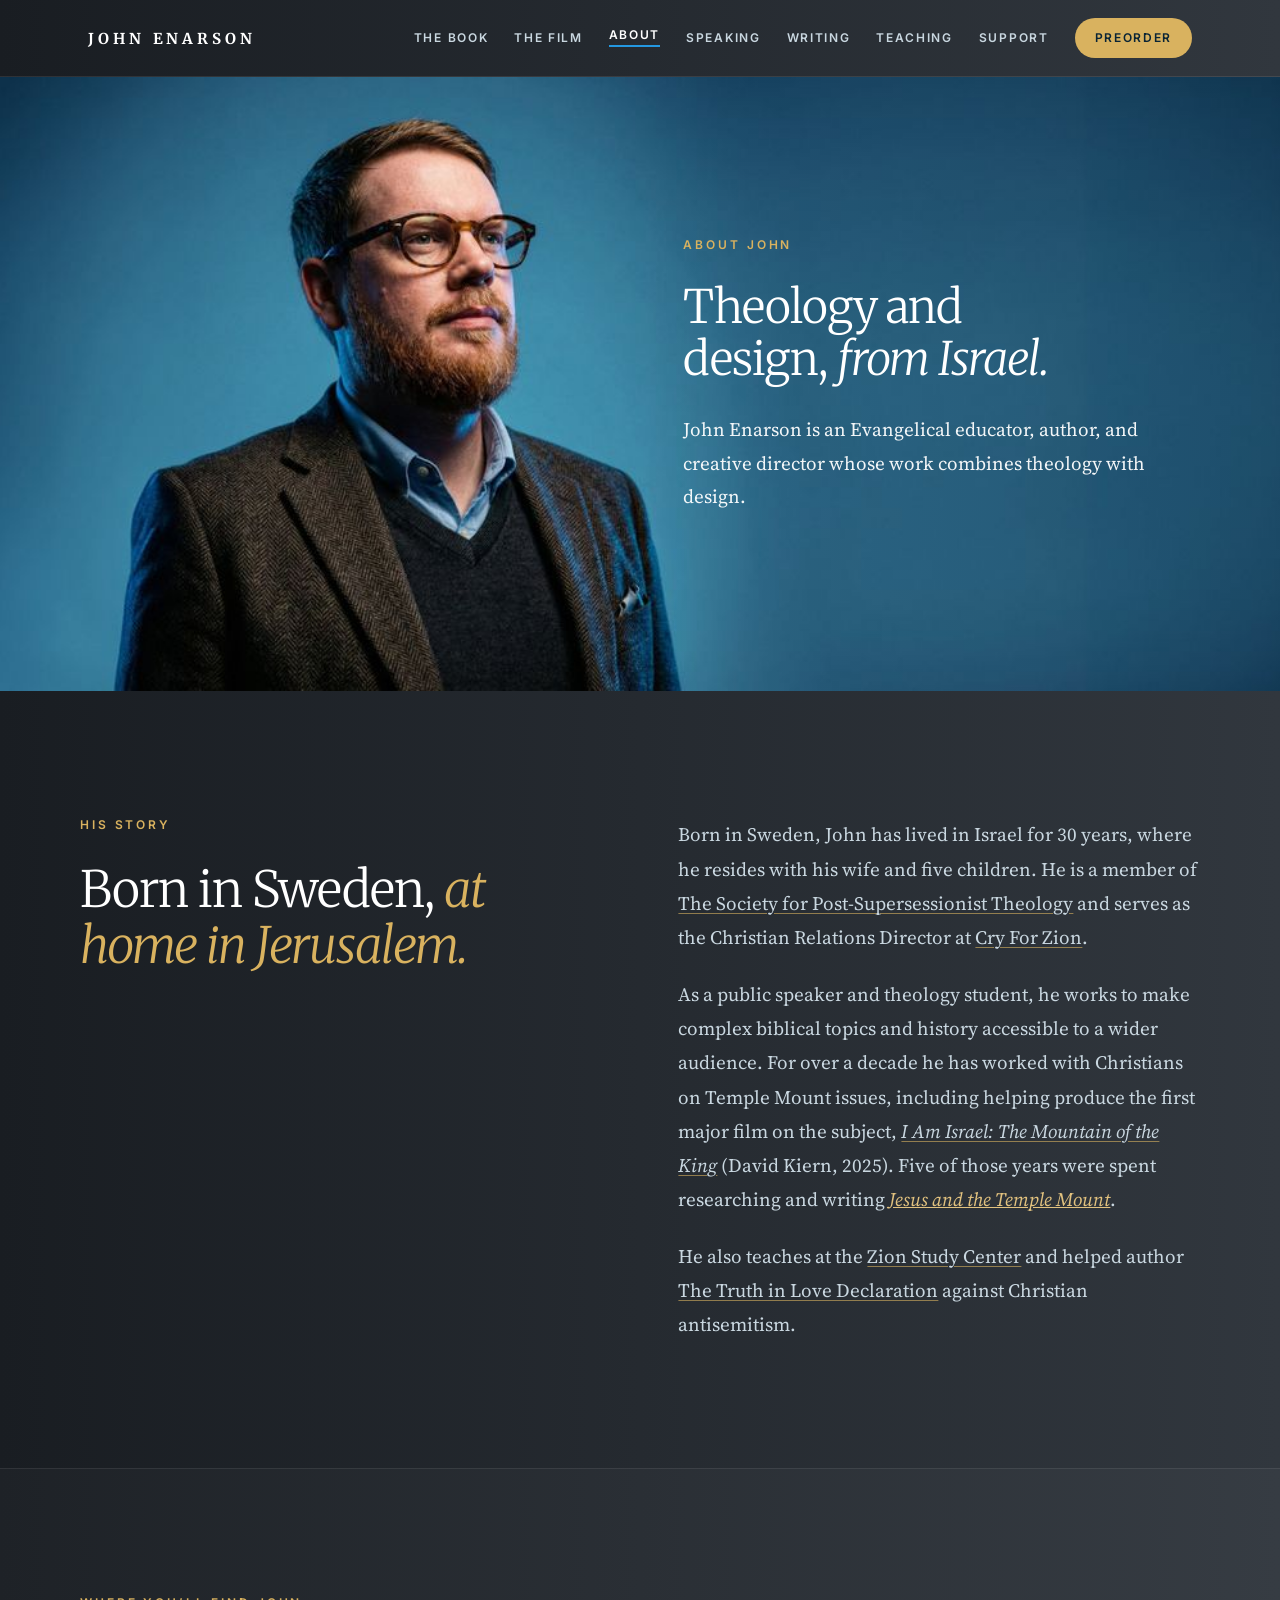
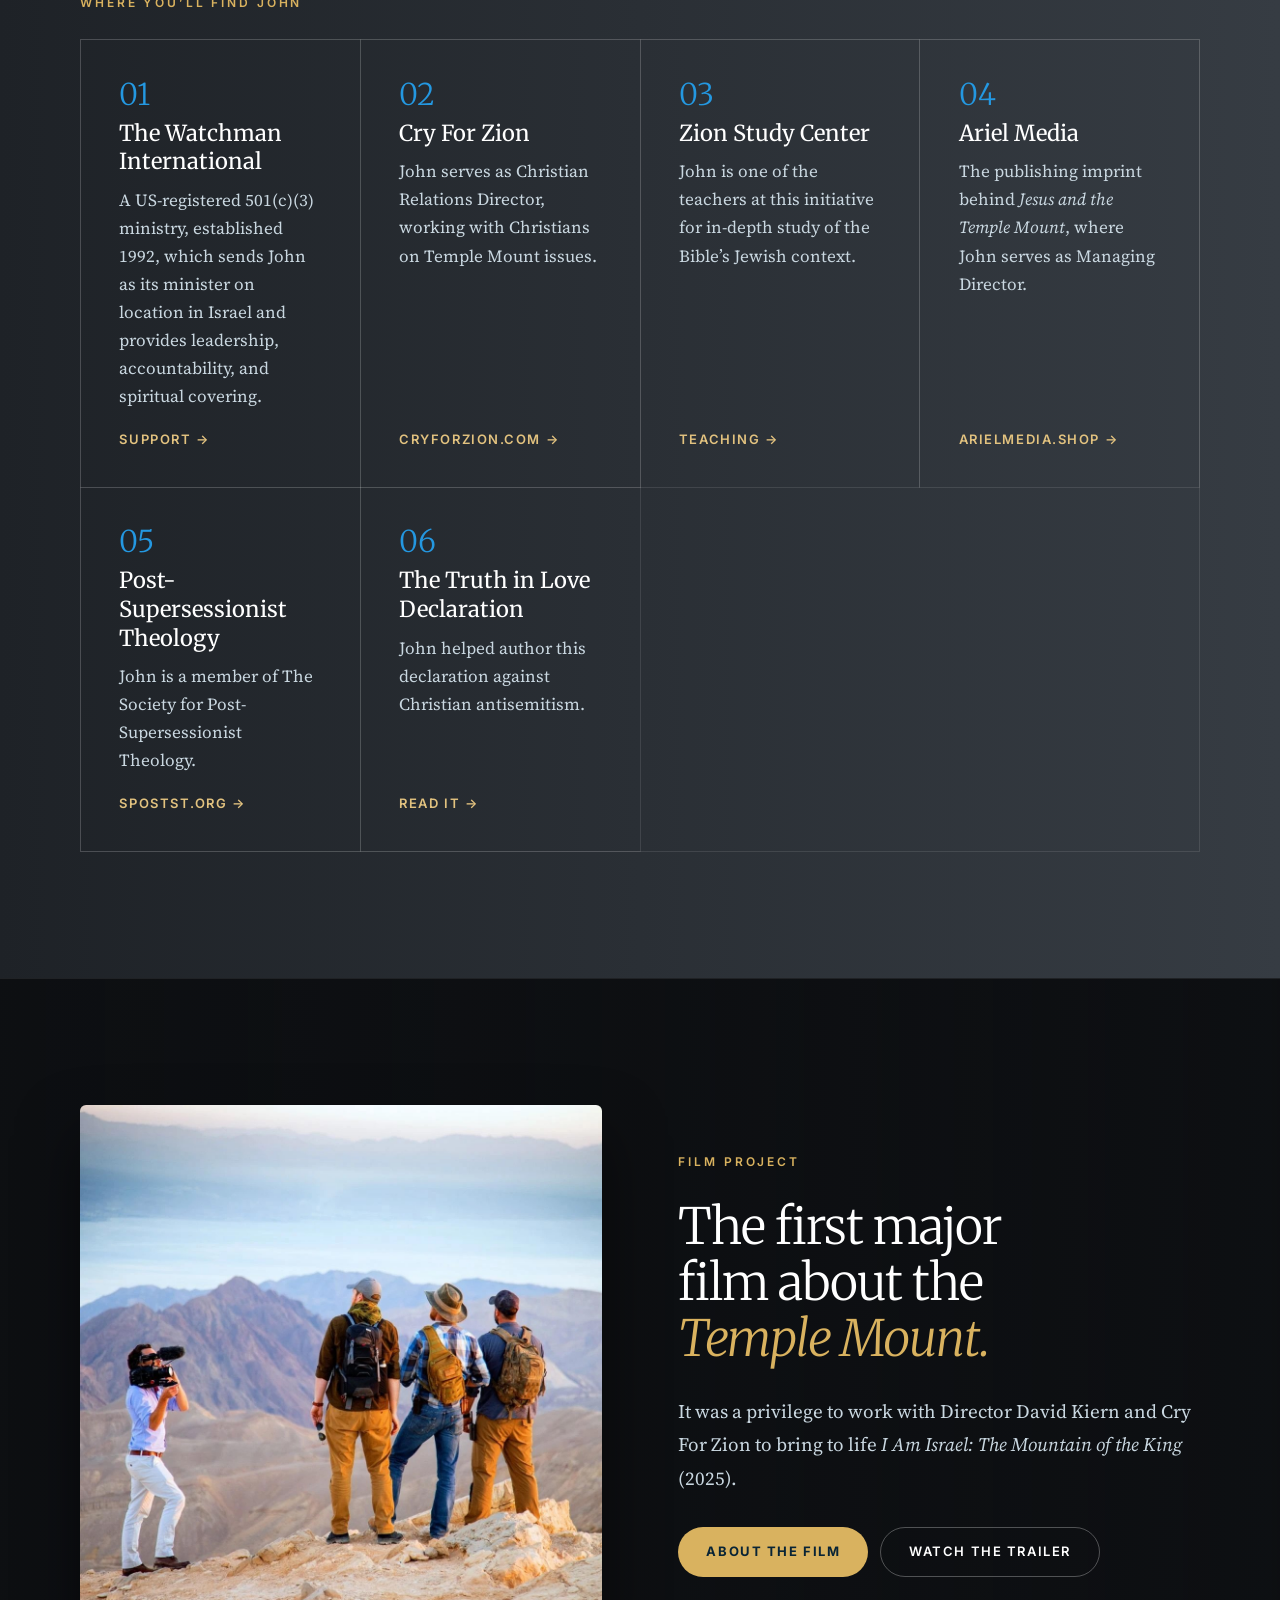
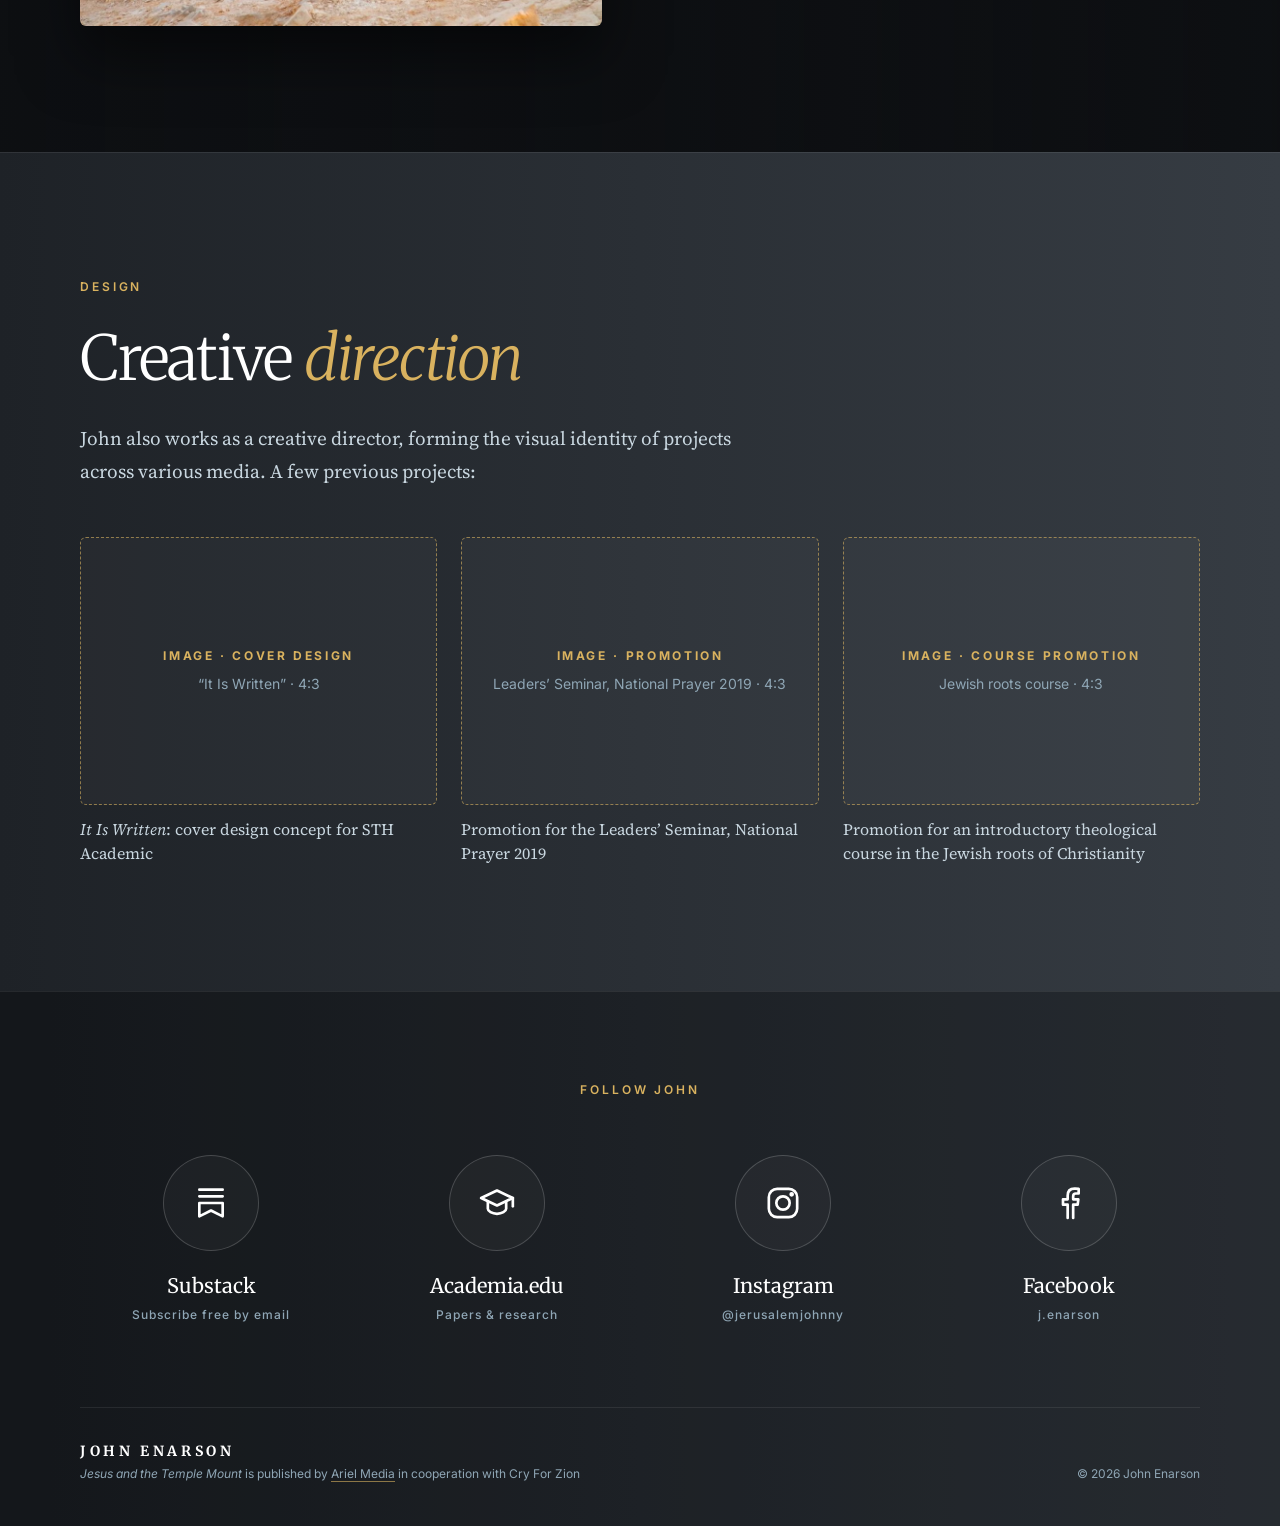
==== about.html @ a39de6f7 "Corrected cover everywhere the cover is used (cover, board, share image); flip book ends with cover " ====
<!doctype html>
<html lang="en">
<head>
  <meta charset="utf-8">
  <meta name="viewport" content="width=device-width, initial-scale=1">
  <meta name="robots" content="noindex, nofollow"><!-- PRE-LAUNCH: remove when johnenarson.com goes live -->
  <title>About John · John Enarson</title>
  <meta name="description" content="John Enarson is an Evangelical educator, author, and creative director in Israel, combining theology with design.">
  <meta name="theme-color" content="#191d22">
  <meta property="og:type" content="website">
  <meta property="og:site_name" content="John Enarson">
  <meta property="og:title" content="About John · John Enarson">
  <meta property="og:description" content="John Enarson is an Evangelical educator, author, and creative director in Israel, combining theology with design.">
  <meta property="og:image" content="https://johnenarson.github.io/assets/img/share.jpg?v=2">
  <meta name="twitter:card" content="summary_large_image">
  <link rel="preconnect" href="https://fonts.googleapis.com">
  <link rel="preconnect" href="https://fonts.gstatic.com" crossorigin>
  <link href="https://fonts.googleapis.com/css2?family=Merriweather:ital,wght@0,300;0,400;0,700;1,300;1,400&family=Source+Serif+4:ital,opsz,wght@0,8..60,300;0,8..60,400;0,8..60,600;1,8..60,400&family=Inter:wght@400;500;600;700&display=swap" rel="stylesheet">
  <link rel="stylesheet" href="assets/css/site.css?v=57">
</head>
<body>
<div class="page">

<header class="site-header">
  <div class="bar">
    <a class="logo" href="./">JOHN ENARSON</a>
    <nav class="nav" aria-label="Main">
      <a href="book.html">THE BOOK</a>
      <a href="film.html">THE FILM</a>
      <a href="about.html" aria-current="page">ABOUT</a>
      <a href="speaking.html">SPEAKING</a>
      <a href="writing.html">WRITING</a>
      <a href="teaching.html">TEACHING</a>
      <a href="support.html">SUPPORT</a>
      <a class="nav-cta" href="https://arielmedia.shop" target="_blank" rel="noopener">PREORDER</a>
    </nav>
  </div>
</header>

<main>

<section id="about" class="bio">
  <picture>
    <source media="(max-width: 760px)" srcset="assets/img/john-blue-sm.jpg">
    <img class="bio-bg" src="assets/img/john-blue.jpg" alt="Portrait of John Enarson" width="2400" height="1150">
  </picture>
  <div class="bio-in">
    <div class="bio-text">
      <p class="eyebrow">About John</p>
      <h1 class="h2">Theology and design, <em>from Israel.</em></h1>
      <p class="lead">John Enarson is an Evangelical educator, author, and creative director whose work combines theology with design.</p>
    </div>
  </div>
</section>

<section class="sec" style="border-top: 0">
  <div class="wrap two" style="align-items: start">
    <div>
      <p class="eyebrow">His story</p>
      <h2 class="h2">Born in Sweden, <em>at home in Jerusalem.</em></h2>
    </div>
    <div class="prose">
      <p>Born in Sweden, John has lived in Israel for 30 years, where he resides with his wife and five children. He is a member of <a class="inline-link" href="https://www.spostst.org/" target="_blank" rel="noopener">The Society for Post-Supersessionist Theology</a> and serves as the Christian Relations Director at <a class="inline-link" href="https://cryforzion.com/" target="_blank" rel="noopener">Cry For Zion</a>.</p>
      <p>As a public speaker and theology student, he works to make complex biblical topics and history accessible to a wider audience. For over a decade he has worked with Christians on Temple Mount issues, including helping produce the first major film on the subject, <i><a class="inline-link" href="https://iamisraelfilm.com/" target="_blank" rel="noopener">I Am Israel: The Mountain of the King</a></i> (David Kiern, 2025). Five of those years were spent researching and writing <a href="book.html"><i>Jesus and the Temple Mount</i></a>.</p>
      <p>He also teaches at the <a class="inline-link" href="https://zionstudycenter.com/" target="_blank" rel="noopener">Zion Study Center</a> and helped author <a class="inline-link" href="https://christiancalltotruth.org/" target="_blank" rel="noopener">The Truth in Love Declaration</a> against Christian antisemitism.</p>
    </div>
  </div>
</section>

<section class="sec tint">
  <div class="wrap">
    <p class="eyebrow">Where you’ll find John</p>
    <div class="cards">
      <div class="card"><span class="num">01</span><h3>The Watchman International</h3><p>A US-registered 501(c)(3) ministry, established 1992, which sends John as its minister on location in Israel and provides leadership, accountability, and spiritual covering.</p><a class="text-link" href="support.html">Support →</a></div>
      <div class="card"><span class="num">02</span><h3>Cry For Zion</h3><p>John serves as Christian Relations Director, working with Christians on Temple Mount issues.</p><a class="text-link" href="https://cryforzion.com/" target="_blank" rel="noopener">cryforzion.com →</a></div>
      <div class="card"><span class="num">03</span><h3>Zion Study Center</h3><p>John is one of the teachers at this initiative for in-depth study of the Bible’s Jewish context.</p><a class="text-link" href="teaching.html">Teaching →</a></div>
      <div class="card"><span class="num">04</span><h3>Ariel Media</h3><p>The publishing imprint behind <i>Jesus and the Temple Mount</i>, where John serves as Managing Director.</p><a class="text-link" href="https://arielmedia.shop" target="_blank" rel="noopener">arielmedia.shop →</a></div>
      <div class="card"><span class="num">05</span><h3>Post-Supersessionist Theology</h3><p>John is a member of The Society for Post-Supersessionist Theology.</p><a class="text-link" href="https://www.spostst.org/" target="_blank" rel="noopener">spostst.org →</a></div>
      <div class="card"><span class="num">06</span><h3>The Truth in Love Declaration</h3><p>John helped author this declaration against Christian antisemitism.</p><a class="text-link" href="https://christiancalltotruth.org/" target="_blank" rel="noopener">Read it →</a></div>
    </div>
  </div>
</section>

<section id="film" class="sec film">
  <div class="film-bg" aria-hidden="true" data-yt="54dUEetQwGY"></div>
  <div class="film-shade" aria-hidden="true"></div>
  <div class="wrap two film-in">
    <img class="film-photo" src="assets/img/film-set.jpg" alt="Film crew on location in the desert mountains" width="1080" height="1080" loading="lazy">
    <div>
      <p class="eyebrow">Film project</p>
      <h2 class="h2">The first major film about the <em>Temple Mount.</em></h2>
      <p class="lead" style="margin-bottom: 32px">It was a privilege to work with Director David Kiern and Cry For Zion to bring to life <i>I Am Israel: The Mountain of the King</i> (2025).</p>
      <div class="actions" style="display:flex;flex-wrap:wrap;gap:12px"><a class="btn btn-gold" href="film.html">About the film</a><a class="btn btn-ghost" href="https://www.youtube.com/watch?v=54dUEetQwGY" target="_blank" rel="noopener">Watch the trailer</a></div>
    </div>
  </div>
</section>

<section id="design" class="sec tint">
  <div class="wrap">
    <p class="eyebrow">Design</p>
    <h2 class="h2">Creative <em>direction</em></h2>
    <p class="lead" style="margin-bottom: 48px">John also works as a creative director, forming the visual identity of projects across various media. A few previous projects:</p>
    <div class="gallery">
      <figure><div class="ph x" role="img" aria-label="Image placeholder: cover design"><b>IMAGE · COVER DESIGN</b><span>“It Is Written” · 4:3</span></div><figcaption><i>It Is Written</i>: cover design concept for STH Academic</figcaption></figure>
      <figure><div class="ph x" role="img" aria-label="Image placeholder: promotion"><b>IMAGE · PROMOTION</b><span>Leaders’ Seminar, National Prayer 2019 · 4:3</span></div><figcaption>Promotion for the Leaders’ Seminar, National Prayer 2019</figcaption></figure>
      <figure><div class="ph x" role="img" aria-label="Image placeholder: course promotion"><b>IMAGE · COURSE PROMOTION</b><span>Jewish roots course · 4:3</span></div><figcaption>Promotion for an introductory theological course in the Jewish roots of Christianity</figcaption></figure>
    </div>
  </div>
</section>

</main>

<footer class="site-footer">
  <div class="follow">
    <p class="eyebrow">Follow John</p>
    <ul class="socials">
      <li><a href="https://johnenarson.substack.com/subscribe" target="_blank" rel="noopener"><span class="ic"><svg width="30" height="30" viewBox="0 0 24 24" fill="none" stroke="currentColor" stroke-width="1.6" stroke-linecap="round" stroke-linejoin="round" aria-hidden="true"><path d="M5 4h14M5 8h14M5 12h14v8l-7-3.5L5 20z"/></svg></span><b>Substack</b><small>Subscribe free by email</small></a></li>
      <li><a href="https://teol.academia.edu/JohnEnarson" target="_blank" rel="noopener"><span class="ic"><svg width="30" height="30" viewBox="0 0 24 24" fill="none" stroke="currentColor" stroke-width="1.6" stroke-linecap="round" stroke-linejoin="round" aria-hidden="true"><path d="M2.5 9 12 4.5 21.5 9 12 13.5z"/><path d="M6.5 11v4.5c0 1.4 2.5 3 5.5 3s5.5-1.6 5.5-3V11"/><path d="M21.5 9v5"/></svg></span><b>Academia.edu</b><small>Papers &amp; research</small></a></li>
      <li><a href="https://www.instagram.com/jerusalemjohnny" target="_blank" rel="noopener"><span class="ic"><svg width="30" height="30" viewBox="0 0 24 24" fill="none" stroke="currentColor" stroke-width="1.6" stroke-linecap="round" stroke-linejoin="round" aria-hidden="true"><rect x="3.5" y="3.5" width="17" height="17" rx="5"/><circle cx="12" cy="12" r="4"/><circle cx="17.2" cy="6.8" r="0.6" fill="currentColor"/></svg></span><b>Instagram</b><small>@jerusalemjohnny</small></a></li>
      <li><a href="https://www.facebook.com/j.enarson" target="_blank" rel="noopener"><span class="ic"><svg width="30" height="30" viewBox="0 0 24 24" fill="none" stroke="currentColor" stroke-width="1.6" stroke-linecap="round" stroke-linejoin="round" aria-hidden="true"><path d="M14.5 21v-8h2.7l.4-3.2h-3.1V7.9c0-.9.3-1.6 1.6-1.6h1.7V3.5a22 22 0 0 0-2.5-.1c-2.5 0-4.1 1.5-4.1 4.2v2.2H8.4V13h2.8v8"/></svg></span><b>Facebook</b><small>j.enarson</small></a></li>
    </ul>
  </div>
  <div class="wrap base">
    <div>
      <span class="name">JOHN ENARSON</span>
      <span><i>Jesus and the Temple Mount</i> is published by <a class="inline-link" href="https://arielmedia.shop/" target="_blank" rel="noopener">Ariel Media</a> in cooperation with Cry For Zion</span>
    </div>
    <span>© 2026 John Enarson</span>
  </div>
</footer>

</div>
<script src="assets/js/pages.js?v=57"></script>
<script src="assets/js/film.js?v=57"></script>
</body>
</html>
---- assets/css/site.css ----
/* johnenarson.com — site styles */
:root {
  --bg-left: #191d22;
  --bg-right: #31373e;
  --gold: #d9b25f;
  --gold-hi: #f0d08e;
  --gold-link: #e2c27f;
  --blue: #2498e1;
  --navy: #092435;
  --white: #ffffff;
  --offwhite: #f4f1ea;
  --ink: #c9d7e0;
  --muted: #8fa6b5;
  --rule: rgba(255, 255, 255, 0.08);
  --rule-strong: rgba(255, 255, 255, 0.1);
  --display: 'Merriweather', Georgia, serif;
  --serif: 'Source Serif 4', Georgia, serif;
  --sans: 'Inter', 'Helvetica Neue', Arial, sans-serif;
  --gutter: clamp(20px, 6vw, 80px);
  --sec-pad: clamp(96px, 14vh, 160px);
}

*, *::before, *::after { box-sizing: border-box; }
html { scroll-behavior: smooth; }
@media (prefers-reduced-motion: reduce) { html { scroll-behavior: auto; } }

body {
  margin: 0;
  background: var(--bg-left);
  color: var(--ink);
  font-family: var(--serif);
  line-height: 1.7;
  -webkit-font-smoothing: antialiased;
}
.page { background: linear-gradient(90deg, var(--bg-left) 0%, var(--bg-right) 100%); overflow-x: hidden; }

a { color: var(--gold-link); }
a:hover { color: #f3dcab; }
img { max-width: 100%; }
.wrap { max-width: 1120px; margin: 0 auto; }
.sr-only { position: absolute; width: 1px; height: 1px; overflow: hidden; clip: rect(0 0 0 0); white-space: nowrap; }

/* Type */
.eyebrow { margin: 0 0 28px; font: 600 12px/1.4 var(--sans); letter-spacing: 0.24em; text-transform: uppercase; color: var(--gold); }
.h2 { margin: 0 0 28px; font-family: var(--display); font-weight: 300; font-size: clamp(34px, 5vw, 62px); line-height: 1.12; letter-spacing: -0.02em; color: var(--white); text-wrap: balance; }
.h2 em, .h3 em { font-style: italic; color: var(--gold); }
.h3 { margin: 0 0 18px; font-family: var(--display); font-weight: 300; font-size: clamp(26px, 2.6vw, 34px); line-height: 1.25; color: var(--white); }
.lead { margin: 0 0 18px; max-width: 36em; font-size: clamp(18px, 1.5vw, 21px); line-height: 1.75; }
.text-link { font: 600 13px/1.4 var(--sans); letter-spacing: 0.12em; text-transform: uppercase; text-decoration: none; }

/* Buttons */
.btn { display: inline-flex; align-items: center; justify-content: center; min-height: 50px; padding: 0 28px; border-radius: 25px; font: 600 13px/1 var(--sans); letter-spacing: 0.12em; text-transform: uppercase; text-decoration: none; transition: background .18s ease, border-color .18s ease, color .18s ease; }
.btn-gold { background: var(--gold); color: var(--navy); font-weight: 700; }
.btn-gold:hover { background: var(--gold-hi); color: var(--navy); }
.btn-ghost { border: 1px solid rgba(255,255,255,0.28); color: var(--white); }
.btn-ghost:hover { border-color: var(--white); color: var(--white); }

/* Split pill: PREORDER | LOOK INSIDE */
.split { display: inline-flex; align-items: stretch; height: 54px; border-radius: 27px; overflow: hidden; background: var(--gold); box-shadow: 0 10px 30px rgba(0,0,0,0.35); }
.split a { display: inline-flex; align-items: center; font: 700 13px/1 var(--sans); letter-spacing: 0.14em; color: var(--navy); text-decoration: none; transition: background .18s ease, color .18s ease; }
.split .pre { padding: 0 30px 0 34px; }
.split .pre:hover { background: var(--blue); color: var(--white); }
.split .div { width: 1px; background: rgba(9,36,53,0.35); }
.split .look { padding: 0 34px 0 30px; background: var(--offwhite); }
.split .look:hover { background: var(--bg-right); color: var(--white); }

/* Header */
.site-header { border-bottom: 1px solid rgba(255,255,255,0.09); }
.site-header .bar { max-width: 1200px; margin: 0 auto; padding: 18px clamp(20px, 5vw, 48px); display: flex; flex-wrap: wrap; align-items: center; justify-content: space-between; gap: 14px 32px; }
.logo { font: 700 15px/1 var(--display); letter-spacing: 0.26em; color: #ffffff; text-decoration: none; }
.logo span { color: var(--blue); }
.logo:hover { color: #ffffff; }
.nav { display: flex; flex-wrap: wrap; align-items: center; gap: 8px 26px; font: 600 12px/1 var(--sans); letter-spacing: 0.14em; }
.nav a { color: var(--ink); text-decoration: none; }
.nav a:hover { color: var(--white); }
.nav .nav-cta { display: inline-flex; align-items: center; height: 40px; padding: 0 20px; border-radius: 20px; background: var(--gold); color: var(--navy); }
.nav .nav-cta:hover { background: var(--gold-hi); color: var(--navy); }

/* Hero */
.hero { padding: clamp(16px, 2.5vh, 32px) 0 clamp(48px, 7vh, 88px); overflow: hidden;
  background: radial-gradient(ellipse 42% 60% at 34% 52%, rgba(255,255,255,0.04) 0%, rgba(255,255,255,0) 100%); }
.hero-grid { max-width: 1440px; margin: 0 auto; display: grid; grid-template-columns: minmax(0, 1fr); align-items: center; }
.hero-photo { grid-area: 1 / 1; justify-self: start; align-self: start; width: 53.5%; margin-left: 29.25%; height: auto; display: block; will-change: transform; }
.hero-title { grid-area: 1 / 1; justify-self: start; align-self: center; width: 31%; margin-left: 16%; margin-top: 5%; position: relative; z-index: 1; will-change: transform;
  display: flex; flex-direction: column; align-items: center; gap: clamp(24px, 3vw, 44px); }
.hero-title h1 { margin: 0; width: 100%; }
.hero-kicker { margin: 0 0 clamp(4px, 0.6vw, 10px); text-align: center; }
.hero-kicker a { font: 600 clamp(10.5px, 0.85vw, 12px)/1 var(--sans); letter-spacing: 0.3em; text-transform: uppercase; color: var(--gold); text-decoration: none; transition: color .18s ease; white-space: nowrap; }
.hero-kicker a:hover { color: var(--gold-hi); }
.hero-title h1 img { width: 100%; height: auto; display: block; }
.hero-title .split { margin-top: clamp(14px, 1.8vw, 26px); }

/* Book details row */
.details { background: rgba(255,255,255,0.025); border-top: 1px solid var(--rule); border-bottom: 1px solid var(--rule); padding: 0 var(--gutter); }
.details .wrap { display: grid; grid-template-columns: repeat(auto-fit, minmax(220px, 1fr)); gap: 1px; }
.detail { outline: 1px solid var(--rule-strong); padding: 30px 24px; display: flex; flex-direction: column; gap: 6px; text-decoration: none; }
.detail b { font: 300 28px/1.2 var(--display); color: var(--white); }
.detail span { font-size: 15px; line-height: 1.55; color: var(--muted); }
.detail.blue b { color: var(--blue); }
.detail.cta b { color: var(--gold); }
.detail.cta span { color: var(--ink); }
.detail.cta:hover { background: rgba(255,255,255,0.03); }

/* Second Temple parallax band */
.temple { position: relative; overflow: hidden; padding: calc(clamp(128px, 18.5vh, 214px) - 4.5vh) var(--gutter) calc(clamp(128px, 18.5vh, 214px) + 4.5vh); text-align: center; }
.temple-bg { position: absolute; left: 0; right: 0; top: -25%; height: 150%; z-index: 0; background: url('../img/temple-mount-aerial.jpg') center 62% / cover no-repeat; will-change: transform; }
.temple-shade { position: absolute; inset: 0; z-index: 0; background: rgba(23,25,30,0.46); }
.temple-in { position: relative; z-index: 1; max-width: 820px; margin: 0 auto; }
.temple-title { margin: 0 0 26px; font: 300 clamp(40px, 5.4vw, 72px)/1.1 var(--display); letter-spacing: -0.02em; color: var(--white); text-wrap: balance; }
.temple-title em { font-style: italic; color: var(--gold); }
.temple-in p.big { margin: 0 auto; max-width: 40em; font: 300 clamp(19px, 2vw, 25px)/1.6 var(--display); color: var(--white); text-wrap: balance; }
.temple-in p.big em { font-style: italic; color: var(--gold); }
@media (max-width: 860px) { .temple-bg { background-image: url('../img/temple-mount-aerial-sm.jpg'); } }

/* Sections */
.sec { border-top: 1px solid var(--rule); padding: var(--sec-pad) var(--gutter); }
.sec.tint { background: rgba(255,255,255,0.025); }
#inside.sec { background: linear-gradient(90deg, #092435 0%, #31373e 100%); }
#inside.sec.lift { background: linear-gradient(90deg, #1d2127 0%, #383f47 100%); }

/* Endorsements */
.quotes { display: grid; grid-template-columns: repeat(auto-fit, minmax(300px, 1fr)); gap: clamp(48px, 6vw, 88px); }
.quote { margin: 0; display: flex; flex-direction: column; gap: 24px; }
.quote img { width: 120px; height: 120px; border-radius: 50%; object-fit: cover; display: block; border: 2px solid var(--gold); box-shadow: 0 0 0 6px rgba(217,178,95,0.12), 0 14px 30px rgba(0,0,0,0.4); }
.quote blockquote { margin: 0; font: italic 300 clamp(24px, 2.4vw, 30px)/1.45 var(--display); color: var(--white); }
.quote figcaption { font: 400 16px/1.6 var(--sans); color: var(--muted); }
.quote figcaption b { font-size: 15px; font-weight: 600; letter-spacing: 0.08em; text-transform: uppercase; color: var(--gold); }
.quotes + .text-link { display: inline-block; margin-top: 56px; }

/* Image placeholders (replace with real images) */
.ph { width: 100%; border: 1px dashed rgba(217,178,95,0.6); border-radius: 6px; background: rgba(255,255,255,0.03); display: flex; flex-direction: column; align-items: center; justify-content: center; gap: 8px; text-align: center; padding: 24px; }
.ph b { font: 700 12px/1.4 var(--sans); letter-spacing: 0.22em; color: var(--gold); }
.ph span { font: 400 14px/1.5 var(--sans); color: var(--muted); }
.ph.wide { aspect-ratio: 16 / 9; margin-bottom: 64px; }
.ph.tall { aspect-ratio: 4 / 5; }
.ph.photo { aspect-ratio: 3 / 2; margin-bottom: 36px; }

/* Timeline */
.timeline { list-style: none; margin: 0; padding: 0; display: grid; grid-template-columns: repeat(auto-fit, minmax(150px, 1fr)); border-top: 1px solid rgba(255,255,255,0.22); }
.timeline li { position: relative; padding: 22px 12px 0 0; display: flex; flex-direction: column; gap: 6px; }
.timeline li::before { content: ''; position: absolute; top: -4px; left: 0; width: 8px; height: 8px; border-radius: 50%; background: var(--blue); }
.timeline b { font: 400 19px/1.35 var(--display); color: var(--white); }
.timeline span { font: 500 12px/1.4 var(--sans); letter-spacing: 0.08em; text-transform: uppercase; color: var(--muted); }

/* About */
.two { display: grid; grid-template-columns: repeat(auto-fit, minmax(300px, 1fr)); gap: clamp(40px, 6vw, 96px); align-items: center; }
.two .h2 { font-size: clamp(32px, 4vw, 50px); }
.two .lead { font-size: 19px; }
.pair-photo { width: 100%; height: auto; aspect-ratio: 3 / 2; object-fit: cover; display: block; border-radius: 6px; margin-bottom: 36px; }

/* Bio: full-bleed blue portrait, text in the negative space on the right */
.bio { position: relative; overflow: hidden; background: #1f5374; min-height: clamp(520px, 48vw, 820px); display: flex; align-items: center; }
.bio-bg { position: absolute; inset: 0; width: 100%; height: 100%; object-fit: cover; object-position: 25% 30%; display: block; }
.bio::after { content: ''; position: absolute; inset: 0; background: linear-gradient(90deg, rgba(14,40,60,0) 50%, rgba(14,40,60,0.25) 100%); pointer-events: none; }
.bio-in { position: relative; z-index: 1; width: 100%; max-width: 1240px; margin: 0 auto; padding: clamp(64px, 9vh, 120px) var(--gutter); display: flex; justify-content: flex-end; }
.bio-text { width: min(46%, 560px); color: var(--white); }
.bio .eyebrow { color: var(--gold); }
.bio .h2 { font-size: clamp(32px, 3.6vw, 50px); }
.bio .h2 em { color: var(--white); }
.bio .lead { font-size: 19px; color: rgba(255,255,255,0.94); }
.bio .text-link { color: var(--white); border-bottom: 1px solid rgba(255,255,255,0.5); padding-bottom: 4px; }
.bio .text-link:hover { border-color: var(--white); }
@media (max-width: 760px) {
  .bio { display: block; min-height: 0; }
  .bio-bg { position: static; height: auto; aspect-ratio: 4 / 3; object-position: 30% 30%; }
  .bio::after { display: none; }
  .bio-in { padding: 48px var(--gutter) 72px; }
  .bio-text { width: 100%; }
}

/* Subscribe band */
.subscribe { background: var(--blue); padding: clamp(88px, 12vh, 140px) var(--gutter); text-align: center; color: var(--white); }
.subscribe .in { max-width: 760px; margin: 0 auto; display: flex; flex-direction: column; align-items: center; }
.subscribe .eyebrow { color: var(--white); }
.subscribe .h2 { font-size: clamp(32px, 4.4vw, 56px); margin-bottom: 22px; }
.subscribe .h2 em { color: var(--white); }
.subscribe p { margin: 0 0 40px; font-size: 19px; line-height: 1.7; }
.subscribe form { display: flex; flex-wrap: wrap; justify-content: center; gap: 12px; width: 100%; max-width: 560px; }
.subscribe input { flex: 1 1 260px; height: 52px; padding: 0 24px; border-radius: 26px; border: 0; background: var(--white); color: var(--navy); font: 400 15px var(--sans); }
.subscribe button { height: 52px; padding: 0 28px; border: 0; border-radius: 26px; background: var(--bg-left); color: var(--white); font: 600 13px var(--sans); letter-spacing: 0.12em; cursor: pointer; transition: background .18s ease; }
.subscribe button:hover { background: var(--navy); }
.subscribe small { margin-top: 18px; font: 400 12px var(--sans); }

/* Speaking + Support */
.pair { display: grid; grid-template-columns: repeat(auto-fit, minmax(300px, 1fr)); gap: 1px; border: 1px solid var(--rule-strong); }
.pair > div { outline: 1px solid var(--rule-strong); padding: clamp(32px, 4vw, 56px); display: flex; flex-direction: column; align-items: flex-start; }
.pair .eyebrow { margin-bottom: 22px; }
.pair p { margin: 0 0 32px; font-size: 18px; line-height: 1.7; }

/* Footer */
.site-footer { background: rgba(0,0,0,0.22); border-top: 1px solid var(--rule); padding: 0 var(--gutter) 40px; }
.follow { max-width: 1120px; margin: 0 auto; padding: clamp(72px, 10vh, 112px) 0 clamp(56px, 8vh, 88px); text-align: center; }
.follow .eyebrow { margin-bottom: 44px; }
.socials { list-style: none; margin: 0; padding: 0; display: grid; grid-template-columns: repeat(4, minmax(0, 1fr)); gap: 24px; }
.socials a { display: flex; flex-direction: column; align-items: center; gap: 8px; padding: 12px 8px; text-decoration: none; color: var(--white); }
.socials .ic { display: flex; align-items: center; justify-content: center; width: 96px; height: 96px; margin-bottom: 14px; border-radius: 50%;
  border: 1px solid rgba(255,255,255,0.18); background: rgba(255,255,255,0.03); color: var(--white);
  transition: transform .25s cubic-bezier(.2,.7,.2,1), background .2s ease, border-color .2s ease, box-shadow .25s ease, color .2s ease; }
.socials .ic svg { width: 40px; height: 40px; }
.socials b { font: 400 20px/1.3 var(--display); color: var(--white); }
.socials small { font: 500 12px/1.4 var(--sans); letter-spacing: 0.08em; color: var(--muted); }
.socials a:hover .ic, .socials a:focus-visible .ic { transform: translateY(-6px); background: var(--blue); border-color: var(--blue); box-shadow: 0 16px 34px rgba(36,152,225,0.35); }
.socials a:hover b { color: var(--white); }
@media (prefers-reduced-motion: reduce) { .socials a:hover .ic { transform: none; } }
@media (max-width: 760px) { .socials { grid-template-columns: repeat(2, minmax(0, 1fr)); row-gap: 32px; } .socials .ic { width: 80px; height: 80px; } }
.site-footer .base { border-top: 1px solid var(--rule); padding-top: 32px; }
.site-footer .wrap { display: flex; flex-wrap: wrap; justify-content: space-between; align-items: flex-end; gap: 18px 32px; font: 400 12px/1.9 var(--sans); color: var(--muted); }
.site-footer .name { display: block; font: 700 14px/1.6 var(--display); letter-spacing: 0.26em; color: var(--white); }

/* Mobile: until the dedicated mobile hero graphic arrives, stack title above photo */
@media (max-width: 760px) {
  .hero { padding-top: 28px; }
  .hero-title { grid-area: 1 / 1; width: 82%; margin: 0 auto; justify-self: center; }
  .hero-photo { grid-area: 2 / 1; width: 100%; margin: 24px 0 0; }
  .split { height: 50px; }
  .split .pre { padding: 0 20px 0 24px; } .split .look { padding: 0 24px 0 20px; }
  .split a { font-size: 12px; letter-spacing: 0.1em; }
}

/* ===== Inner pages ===== */
.nav a[aria-current="page"] { color: var(--white); box-shadow: inset 0 -2px 0 var(--blue); padding-bottom: 6px; }
.page-hero { position: relative; padding: clamp(80px, 12vh, 140px) var(--gutter) clamp(64px, 9vh, 104px);
  background: radial-gradient(ellipse 50% 70% at 30% 40%, rgba(255,255,255,0.045) 0%, rgba(255,255,255,0) 100%); }
.page-hero .wrap { max-width: 1120px; }
.page-hero.photo { overflow: hidden; background: none; }
.page-hero.photo .wrap { position: relative; z-index: 1; text-shadow: 0 2px 18px rgba(0,0,0,0.5); }
.ph-bg { position: absolute; inset: 0; z-index: 0; background: url('../img/olive-view.jpg') 0% 46% / max(140%, 1100px) auto no-repeat; }
.ph-bg::after { content: ""; position: absolute; inset: 0; background: linear-gradient(90deg, rgba(23,25,30,0.86) 0%, rgba(23,25,30,0.62) 55%, rgba(23,25,30,0.35) 100%), linear-gradient(180deg, rgba(23,25,30,0) 60%, rgba(23,25,30,0.7) 100%); }
@media (max-width: 860px) { .ph-bg { background: url('../img/olive-view-sm.jpg') 70% 50% / cover no-repeat; } .ph-bg::after { background: rgba(23,25,30,0.72); } }
.page-hero h1 { margin: 0 0 28px; max-width: 15em; font-family: var(--display); font-weight: 300; font-size: clamp(40px, 6vw, 76px); line-height: 1.08; letter-spacing: -0.02em; color: var(--white); text-wrap: balance; }
.page-hero h1 em { font-style: italic; color: var(--gold); }
.page-hero .lead { font-size: clamp(19px, 1.7vw, 23px); }
.page-hero .actions { display: flex; flex-wrap: wrap; gap: 12px; margin-top: 36px; }

.subnav { border-top: 1px solid var(--rule); border-bottom: 1px solid var(--rule); background: rgba(255,255,255,0.02); padding: 0 var(--gutter); }
.subnav .wrap { display: flex; flex-wrap: wrap; gap: 4px 32px; }
.subnav a { padding: 18px 0; font: 600 12px/1 var(--sans); letter-spacing: 0.16em; text-transform: uppercase; color: var(--muted); text-decoration: none; }
.subnav a:hover { color: var(--white); }
.subnav a[aria-current="page"] { color: var(--white); box-shadow: inset 0 -2px 0 var(--blue); }

.prose { max-width: 40em; }
.prose p { margin: 0 0 1.2em; font-size: 19px; line-height: 1.8; }
.prose p:last-child { margin-bottom: 0; }

.book-hero { display: grid; grid-template-columns: repeat(auto-fit, minmax(300px, 1fr)); gap: clamp(48px, 7vw, 104px); align-items: center; }
.book-cover { width: 100%; max-width: 440px; height: auto; display: block; justify-self: center; box-shadow: 0 40px 80px rgba(0,0,0,0.55), 0 8px 20px rgba(0,0,0,0.35); }
.price { display: flex; align-items: baseline; gap: 14px; margin: 0 0 28px; font-family: var(--sans); color: var(--muted); font-size: 14px; letter-spacing: 0.06em; }
.price b { font: 300 40px/1 var(--display); color: var(--white); letter-spacing: 0; }

.cards { display: grid; grid-template-columns: repeat(auto-fit, minmax(260px, 1fr)); gap: 1px; border: 1px solid var(--rule-strong); }
.card { outline: 1px solid var(--rule-strong); padding: clamp(28px, 3vw, 40px); display: flex; flex-direction: column; gap: 10px; }
.card .num { font: 300 30px/1 var(--display); color: var(--blue); }
.card h3 { margin: 0; font: 400 22px/1.3 var(--display); color: var(--white); }
.card p { margin: 0; font-size: 17px; line-height: 1.65; }
.card a.text-link { margin-top: auto; padding-top: 10px; }

.callout { border-left: 2px solid var(--gold); padding: 6px 0 6px 28px; max-width: 46em; }
.callout p { margin: 0; font: 300 clamp(22px, 2.2vw, 28px)/1.5 var(--display); color: var(--white); }

/* Full endorsements */
.endorse { display: grid; grid-template-columns: 180px minmax(0, 1fr); gap: clamp(28px, 4vw, 56px); padding: clamp(48px, 7vh, 80px) 0; border-top: 1px solid var(--rule); }
.endorse:first-child { border-top: 0; padding-top: 0; }
.endorse .who img, .endorse .who .initial { width: 168px; height: 168px; border-radius: 50%; object-fit: cover; display: block; border: 2px solid var(--gold); box-shadow: 0 0 0 6px rgba(217,178,95,0.12), 0 14px 30px rgba(0,0,0,0.4); }
.endorse .who .initial { display: flex; align-items: center; justify-content: center; font: 300 52px/1 var(--display); color: var(--gold); background: rgba(255,255,255,0.03); }
.endorse blockquote { margin: 0 0 22px; font: 300 clamp(20px, 1.9vw, 24px)/1.7 var(--display); color: var(--white); }
.endorse blockquote p { margin: 0 0 1em; }
.endorse cite { font: normal 400 15px/1.7 var(--sans); color: #b9cad5; }
.endorse cite b { display: block; font-size: 14px; margin-bottom: 2px; font-weight: 600; letter-spacing: 0.08em; text-transform: uppercase; color: var(--gold); }
@media (max-width: 640px) { .endorse { grid-template-columns: 1fr; } }

/* FAQ */
.faq { max-width: 860px; border-top: 1px solid var(--rule-strong); }
.faq details { border-bottom: 1px solid var(--rule-strong); }
.faq summary { list-style: none; cursor: pointer; padding: 24px 40px 24px 0; position: relative; font: 400 21px/1.4 var(--display); color: var(--white); }
.faq summary::-webkit-details-marker { display: none; }
.faq summary::after { content: '+'; position: absolute; right: 4px; top: 20px; font: 300 28px/1 var(--sans); color: var(--gold); transition: transform .2s ease; }
.faq details[open] summary::after { transform: rotate(45deg); }
.faq details p { margin: 0 0 26px; max-width: 40em; font-size: 18px; line-height: 1.75; }

/* Forms */
.form { display: grid; grid-template-columns: repeat(2, minmax(0, 1fr)); gap: 20px 24px; max-width: 860px; }
.form .full { grid-column: 1 / -1; }
.form label { display: flex; flex-direction: column; gap: 8px; font: 600 12px/1.4 var(--sans); letter-spacing: 0.12em; text-transform: uppercase; color: var(--muted); }
.form input, .form select, .form textarea { width: 100%; min-height: 52px; padding: 14px 18px; border-radius: 8px; border: 1px solid rgba(255,255,255,0.18); background: rgba(255,255,255,0.04);
  color: var(--white); font: 400 16px/1.5 var(--sans); letter-spacing: 0; text-transform: none; transition: border-color .18s ease, background .18s ease; }
.form textarea { min-height: 150px; resize: vertical; }
.form select option { color: #17191e; }
.form input:focus, .form select:focus, .form textarea:focus { outline: none; border-color: var(--blue); background: rgba(36,152,225,0.08); }
.form button { justify-self: start; border: 0; cursor: pointer; }
.form-note { grid-column: 1 / -1; margin: 0; font: 400 14px/1.6 var(--sans); color: var(--muted); }
.form-note.show { color: var(--gold); }
@media (max-width: 640px) { .form { grid-template-columns: 1fr; } }

/* Topic list */
.topics { list-style: none; margin: 0; padding: 0; border-top: 1px solid var(--rule-strong); }
.topics li { display: grid; grid-template-columns: 64px minmax(0, 1fr); gap: 24px; padding: 32px 0; border-bottom: 1px solid var(--rule-strong); }
.topics .n { font: 300 30px/1.2 var(--display); color: var(--blue); }
.topics h3 { margin: 0 0 8px; font: 400 clamp(22px, 2.2vw, 28px)/1.3 var(--display); color: var(--white); }
.topics p { margin: 0; max-width: 40em; font-size: 18px; line-height: 1.7; }

/* Formats chips */
.chips { display: flex; flex-wrap: wrap; gap: 10px; list-style: none; margin: 0; padding: 0; }
.chips li { padding: 12px 20px; border-radius: 22px; border: 1px solid rgba(255,255,255,0.18); font: 500 14px/1 var(--sans); color: var(--white); }

/* Articles */
.year { display: grid; grid-template-columns: 120px minmax(0, 1fr); gap: 24px; padding: 40px 0; border-top: 1px solid var(--rule-strong); }
.year h3 { margin: 0; font: 300 34px/1.1 var(--display); color: var(--gold); }
.articles { list-style: none; margin: 0; padding: 0; display: flex; flex-direction: column; gap: 22px; }
.articles a { display: block; text-decoration: none; }
.articles b { display: block; font: 400 20px/1.4 var(--display); color: var(--white); transition: color .15s ease; }
.articles a:hover b { color: var(--gold); }
.articles span { font: 500 12px/1.6 var(--sans); letter-spacing: 0.08em; text-transform: uppercase; color: var(--muted); }
@media (max-width: 640px) { .year { grid-template-columns: 1fr; gap: 16px; } }

/* Downloads / fact sheet */
.downloads { display: grid; grid-template-columns: repeat(auto-fit, minmax(220px, 1fr)); gap: 24px; }
.dl { display: flex; flex-direction: column; gap: 14px; text-decoration: none; color: var(--ink); }
.dl .thumb { aspect-ratio: 4 / 5; border-radius: 6px; overflow: hidden; background: rgba(255,255,255,0.04); display: flex; align-items: center; justify-content: center; border: 1px solid var(--rule-strong); }
.dl .thumb img { width: 100%; height: 100%; object-fit: cover; display: block; transition: transform .3s ease; }
.dl:hover .thumb img { transform: scale(1.03); }
.dl b { font: 400 18px/1.3 var(--display); color: var(--white); }
.dl span { font: 600 12px/1.4 var(--sans); letter-spacing: 0.12em; text-transform: uppercase; color: var(--gold); }
.facts { width: 100%; max-width: 860px; border-collapse: collapse; }
.facts th, .facts td { text-align: left; padding: 16px 0; border-bottom: 1px solid var(--rule-strong); vertical-align: top; }
.facts th { width: 34%; font: 600 12px/1.6 var(--sans); letter-spacing: 0.12em; text-transform: uppercase; color: var(--muted); padding-right: 24px; }
.facts td { font-size: 18px; color: var(--white); }
.copybox { position: relative; max-width: 860px; padding: 28px 30px; border: 1px solid var(--rule-strong); border-radius: 8px; background: rgba(255,255,255,0.03); }
.copybox p { margin: 0; font-size: 18px; line-height: 1.75; }
.copybox .copy { position: absolute; top: 14px; right: 14px; min-height: 34px; padding: 0 14px; font-size: 11px; background: transparent; color: var(--white); cursor: pointer; }
.copybox .copy:hover { background: var(--blue); border-color: var(--blue); }
.copybox + .copybox { margin-top: 20px; }

/* Gallery placeholders */
.gallery { display: grid; grid-template-columns: repeat(auto-fit, minmax(260px, 1fr)); gap: 24px; }
.gallery figure { margin: 0; }
.gallery .ph { aspect-ratio: 4 / 3; }
.gallery figcaption { margin-top: 12px; font: 400 16px/1.5 var(--serif); color: var(--ink); }

/* Give options */
.give-grid { display: grid; grid-template-columns: repeat(auto-fit, minmax(280px, 1fr)); gap: 1px; border: 1px solid var(--rule-strong); }
.give-grid > div { outline: 1px solid var(--rule-strong); padding: clamp(32px, 4vw, 52px); display: flex; flex-direction: column; align-items: flex-start; gap: 14px; }
.give-grid h3 { margin: 0; font: 300 30px/1.2 var(--display); color: var(--white); }
.give-grid p { margin: 0 0 10px; font-size: 18px; line-height: 1.7; }
.give-grid address { font-style: normal; font-size: 18px; line-height: 1.7; color: var(--white); }

/* CTA band */
.cta-band { background: var(--blue); padding: clamp(72px, 10vh, 112px) var(--gutter); text-align: center; color: var(--white); }
.cta-band .in { max-width: 760px; margin: 0 auto; display: flex; flex-direction: column; align-items: center; gap: 20px; }
.cta-band h2 { margin: 0; font: 300 clamp(30px, 4vw, 48px)/1.15 var(--display); color: var(--white); letter-spacing: -0.02em; }
.cta-band h2 em { font-style: italic; }
.cta-band p { margin: 0; font-size: 19px; line-height: 1.7; }
.cta-band .btn-dark { background: var(--bg-left); color: var(--white); }
.cta-band .btn-dark:hover { background: var(--navy); color: var(--white); }

/* ===== Look Inside flip book ===== */
.flipbook { position: relative; margin: 0 0 64px; outline: none; }
.fb-book { --case: max(4px, 0.73cqw); --sl: 2px; --sr: 9px; container-type: inline-size; position: relative; width: 110.2%; margin: 0 -5.1%; perspective: 2800px; }
.fb-stage { position: relative; z-index: 2; width: 100%; aspect-ratio: 2760 / 1708; cursor: pointer; user-select: none; -webkit-user-select: none;
  background: #fff; box-shadow: 0 1px 3px rgba(0,0,0,0.25); }
/* Hardcover open on a table: left board = front cover (front flap folded in), right board = back cover (back flap folded in).
   1mm = book width / 480 (two 240mm pages). */
.fb-case { --mm: calc(100cqw / 480); position: absolute; z-index: 0; top: calc(-1 * var(--case)); bottom: calc(-1 * var(--case) - 2px);
  left: calc(-1 * (var(--case) + var(--sl))); right: calc(-1 * (var(--case) + var(--sr))); display: flex; border-radius: 3px;
  transition: left .9s ease, right .9s ease;
  box-shadow: 0 46px 70px -18px rgba(0,0,0,0.75), 0 18px 34px rgba(0,0,0,0.35), 0 3px 6px rgba(0,0,0,0.4); }
.fb-board { position: relative; flex: 1; overflow: hidden; }
.fb-board-l { border-radius: 3px 0 0 3px; }
.fb-board-r { border-radius: 0 3px 3px 0; }
.fb-art { position: absolute; inset: 0; background-size: cover; background-position: center; filter: brightness(0.9); }
.fb-board-l .fb-art { background-image: url('../img/board-front.webp?v=2'); }
.fb-board-r .fb-art { background-image: url('../img/board-back.webp'); }
/* Dust-jacket flaps wrapped around the outer edges, about 118mm deep */
.fb-flap { position: absolute; top: 0; bottom: 0; width: calc(var(--mm) * 118); background-size: 100% 100%; }
.fb-board-l .fb-flap { left: var(--case); background-image: url('../img/flap-front.webp');
  box-shadow: 3px 0 5px rgba(0,0,0,0.35), inset 2px 0 0 rgba(255,255,255,0.10); }
.fb-board-r .fb-flap { right: var(--case); background-image: url('../img/flap-back.webp');
  box-shadow: -3px 0 5px rgba(0,0,0,0.35), inset -2px 0 0 rgba(255,255,255,0.10); }
.fb-board::after { content: ''; position: absolute; inset: 0; border-radius: inherit; pointer-events: none;
  background: linear-gradient(180deg, rgba(255,255,255,0.06), rgba(0,0,0,0.10)); }
.fb-board-l::after { box-shadow: inset 0 -3px 0 rgba(0,0,0,0.45), inset 0 2px 0 rgba(255,255,255,0.10), inset 3px 0 0 rgba(0,0,0,0.3), inset -10px 0 14px -6px rgba(0,0,0,0.55); }
.fb-board-r::after { box-shadow: inset 0 -3px 0 rgba(0,0,0,0.45), inset 0 2px 0 rgba(255,255,255,0.10), inset -3px 0 0 rgba(0,0,0,0.3), inset 10px 0 14px -6px rgba(0,0,0,0.55); }
/* 32mm spine underneath: dark hollow with a sliver of the gold foil spine at head and tail */
.fb-spine { position: absolute; z-index: 1; left: 50%; width: calc(var(--mm) * 32); transform: translateX(-50%);
  top: -1px; bottom: -1px; border-radius: 2px; pointer-events: none;
  background:
    linear-gradient(180deg, #c9a64e 0, #f0d690 1.2px, #a8842f 2.6px, transparent 3.2px) top / 100% 100% no-repeat,
    linear-gradient(0deg, #c9a64e 0, #f0d690 1.2px, #a8842f 2.6px, transparent 3.2px) bottom / 100% 100% no-repeat,
    linear-gradient(90deg, #0d0f12 0%, #22252a 18%, #2c2a24 50%, #22252a 82%, #0d0f12 100%);
  box-shadow: 0 0 6px rgba(0,0,0,0.6); }
/* Page block edges: thicker on the side you have read through */
.fb-stack { position: absolute; z-index: 1; top: 2px; bottom: -2px; border-radius: 1px;
  background: repeating-linear-gradient(90deg, #f7f4ec 0 1px, #d6d0c3 1px 2px); box-shadow: 0 1px 2px rgba(0,0,0,0.3); transition: width .9s ease; }
.fb-stack-l { left: calc(-1 * var(--sl)); width: var(--sl); }
.fb-stack-r { right: calc(-1 * var(--sr)); width: var(--sr); }
.fb-book.is-single .fb-board-l { display: none; }
.fb-book.is-single .fb-case { left: calc(50% - (min(100%, 560px) / 2) - var(--case) - 2px); right: calc(50% - (min(100%, 560px) / 2) - var(--case) - 9px); }
.fb-book.is-single .fb-stack { display: none; }
@media (max-width: 760px) { .fb-book { width: 100%; margin: 0; } }
.fb-book.is-single .fb-stage { aspect-ratio: 1380 / 1708; max-width: 560px; margin: 0 auto; }
.fb-page { position: absolute; top: 0; bottom: 0; width: 50%; overflow: hidden; }
.fb-left { left: 0; } .fb-right { right: 0; }
.fb-one { inset: 0; width: 100%; transform-origin: left center; }
.fb-page::after { content: ''; position: absolute; top: 0; bottom: 0; width: 7%; pointer-events: none; z-index: 2; }
.fb-left::after { right: 0; background: linear-gradient(90deg, rgba(0,0,0,0) 0%, rgba(0,0,0,0.16) 100%); }
.fb-right::after { left: 0; background: linear-gradient(270deg, rgba(0,0,0,0) 0%, rgba(0,0,0,0.12) 100%); }
.fb-one::after { display: none; }
.fb-face { position: absolute; inset: 0; background: #fff; overflow: hidden; }
.fb-face img { width: 100%; height: 100%; object-fit: cover; display: block; pointer-events: none; }
.fb-wm { display: none; position: absolute; left: 8.7%; bottom: 7%; width: 36%; opacity: 0.35; pointer-events: none; filter: drop-shadow(0 0 1.5px rgba(0,0,0,0.25)) drop-shadow(0 1px 5px rgba(0,0,0,0.15)); }
.flipbook:fullscreen .fb-left .fb-wm, .flipbook:fullscreen .fb-back .fb-wm, .flipbook:fullscreen .fb-one .fb-wm { display: block; }
.flipbook:-webkit-full-screen .fb-left .fb-wm, .flipbook:-webkit-full-screen .fb-back .fb-wm, .flipbook:-webkit-full-screen .fb-one .fb-wm { display: block; }
.fb-leaf { position: absolute; top: 0; bottom: 0; right: 0; width: 50%; z-index: 5; transform-origin: left center; transform-style: preserve-3d; }
.fb-leaf.is-turning { transition: transform 900ms cubic-bezier(.45,.05,.25,1); }
.fb-leaf .fb-face { backface-visibility: hidden; -webkit-backface-visibility: hidden; }
.fb-leaf .fb-back { transform: rotateY(180deg); }
.fb-leaf .fb-front::after, .fb-leaf .fb-back::after { content: ''; position: absolute; inset: 0; pointer-events: none; opacity: 0; animation: fbShade 900ms ease-in-out; }
.fb-leaf .fb-front::after { background: linear-gradient(90deg, rgba(0,0,0,0.28), rgba(0,0,0,0) 60%); }
.fb-leaf .fb-back::after { background: linear-gradient(270deg, rgba(0,0,0,0.28), rgba(0,0,0,0) 60%); }
.fb-shade { display: none; }
@keyframes fbShade { 0% { opacity: 0; } 50% { opacity: 1; } 100% { opacity: 0; } }
.fb-out-next { animation: fbOutNext 630ms cubic-bezier(.45,.05,.55,.95) forwards; z-index: 3; }
.fb-out-prev { animation: fbOutPrev 630ms cubic-bezier(.45,.05,.55,.95) forwards; z-index: 3; transform-origin: right center; }
@keyframes fbOutNext { to { transform: perspective(1600px) rotateY(-95deg); opacity: 0.2; } }
@keyframes fbOutPrev { to { transform: perspective(1600px) rotateY(95deg); opacity: 0.2; } }

.fb-endcard { background: var(--navy) !important; display: flex; flex-direction: column; justify-content: center; align-items: flex-start; gap: 4%; padding: 12%; color: var(--white); }
.fb-endcard .eyebrow { margin: 0; font-size: clamp(9px, 1vw, 12px); }
.fb-endcard h3 { margin: 0; font: 300 clamp(22px, 3vw, 40px)/1.15 var(--display); color: var(--white); }
.fb-endcard p { margin: 0; font-size: clamp(13px, 1.3vw, 17px); line-height: 1.6; color: var(--ink); }
.fb-endcard .btn { min-height: 44px; }
.fb-endcard h3 em { font-style: italic; color: var(--gold); }
.fb-offer { margin: 0; padding: 0; list-style: none; display: flex; flex-direction: column; gap: 0.9em; font-size: clamp(12px, 1.15vw, 16px); line-height: 1.5; color: var(--ink); }
.fb-offer li { position: relative; padding-left: 1.4em; }
.fb-offer li::before { content: ""; position: absolute; left: 0; top: 0.55em; width: 0.5em; height: 0.5em; border-radius: 50%; background: var(--gold); }
.fb-offer b { color: var(--white); font-weight: 600; }
.fb-cover { background: var(--navy) !important; }
.fb-cover img { object-fit: cover; }

.fb-info { display: flex; flex-wrap: wrap; align-items: center; justify-content: center; gap: 4px 0; padding: 0 6px; }
.fb-info .fb-status { min-width: 0; }
.fb-note { font: 500 12px/1 var(--sans); letter-spacing: 0.12em; text-transform: uppercase; color: var(--offwhite); white-space: nowrap; }
.fb-note .fb-dot { margin: 0 0.7em; color: var(--muted); }
@media (max-width: 480px) { .fb-note .fb-dot { display: none; } }
.fb-controls { display: flex; align-items: center; justify-content: center; gap: 16px; margin-top: 28px; }
.fb-controls button { width: 50px; height: 50px; border-radius: 50%; border: 1px solid rgba(255,255,255,0.22); background: rgba(255,255,255,0.03); color: var(--white); cursor: pointer;
  display: inline-flex; align-items: center; justify-content: center; transition: background .18s ease, border-color .18s ease, opacity .18s ease; }
.fb-controls button:hover:not(:disabled) { background: var(--blue); border-color: var(--blue); }
.fb-controls button:disabled { opacity: 0.3; cursor: default; }
.fb-controls svg { width: 22px; height: 22px; }
.fb-status { min-width: 130px; white-space: nowrap; text-align: center; font: 500 12px/1 var(--sans); letter-spacing: 0.12em; text-transform: uppercase; color: var(--muted); }
.fb-controls .fb-full { margin-left: 8px; }
.flipbook:fullscreen { background: var(--bg-left); display: flex; flex-direction: column; justify-content: center; padding: 24px; margin: 0; }
.flipbook:fullscreen .fb-book { width: min(calc(100% - 40px), calc((100vh - 150px) * 1.616)); margin: 0 auto; }
.flipbook:fullscreen .fb-book.is-single .fb-stage { max-width: calc((100vh - 130px) * 0.808); }
.flipbook:-webkit-full-screen { background: var(--bg-left); display: flex; flex-direction: column; justify-content: center; padding: 24px; margin: 0; width: 100%; height: 100%; }
@media (prefers-reduced-motion: reduce) { .fb-leaf.is-turning { transition: none; } .fb-out-next, .fb-out-prev { animation: none; } }

/* Blue endorsements band (home) */
.sec.blue { background: var(--blue); border-top: 0; }
.sec.blue .eyebrow { color: var(--white); }
.sec.blue .quote blockquote { color: var(--white); }
.sec.blue .quote figcaption { color: rgba(255,255,255,0.88); }
.sec.blue .quote figcaption b { color: var(--navy); }
.sec.blue .quote img { border-color: var(--white); box-shadow: 0 0 0 6px rgba(255,255,255,0.18), 0 14px 30px rgba(9,36,53,0.35); }
.sec.blue .text-link { color: var(--white); border-bottom: 1px solid rgba(255,255,255,0.55); padding-bottom: 4px; }
.sec.blue .text-link:hover { border-color: var(--white); }
#endorsements .more { margin: 72px 0 0; text-align: center; }
#endorsements .more .text-link { font-size: 15px; }

/* Cream endorsements band (home) */
.sec.cream { background: linear-gradient(90deg, #e9edf0 0%, #f6f7f8 100%); border-top: 0; color: #3b4650; }
.sec.cream .quote blockquote { color: #191919; }
.sec.cream .quote figcaption { color: #4a5661; }
.sec.cream .quote figcaption b { color: #9a7428; }
.sec.cream .quote img { border: 4px solid #ffffff; box-shadow: 0 12px 26px rgba(9,36,53,0.16); }
.sec.cream .text-link { color: var(--navy); border-bottom: 1px solid rgba(9,36,53,0.45); padding-bottom: 4px; }
.sec.cream .text-link:hover { color: var(--blue); border-color: var(--blue); }
.sec.cream .q-next { border-color: rgba(9,36,53,0.45); background: rgba(255,255,255,0.5); color: var(--navy); }
.sec.cream .q-next:hover { background: var(--navy); color: var(--white); }
.sec.cream a.inline-link { color: var(--navy); }

/* Endorsement carousel (home): two quotes in view, the next one peeking in faded from the right */
.q-carousel { position: relative; --gap: clamp(40px, 6vw, 88px); --card: calc((100% - var(--gap)) / 2); }
.q-viewport { overflow: hidden; margin-right: calc((100vw - 100%) / -2); margin-left: -20px; padding: 14px 0 40px 20px; margin-top: -14px; margin-bottom: -26px; }
.q-track { display: flex; gap: var(--gap); will-change: transform; }
.q-track.is-sliding { transition: transform .7s cubic-bezier(.45,.05,.25,1); }
.q-track .quote { flex: 0 0 var(--cardpx, 45%); transition: opacity .7s ease; }
.q-track .quote.is-peek { opacity: 0.35; }
.q-next { position: absolute; z-index: 3; top: 40px; right: clamp(-96px, -5vw, -8px); width: 54px; height: 54px; border-radius: 50%;
  border: 1px solid rgba(255,255,255,0.6); background: rgba(255,255,255,0.12); color: var(--white); cursor: pointer;
  display: inline-flex; align-items: center; justify-content: center; transition: background .18s ease, color .18s ease, transform .18s ease; }
.q-next:hover { background: var(--white); color: var(--blue); transform: translateX(3px); }
.q-next svg { width: 24px; height: 24px; }
@media (max-width: 760px) { .q-next { top: 30px; right: 0; } }
@media (prefers-reduced-motion: reduce) { .q-track.is-sliding { transition: none; } }

/* Writing: latest Substack posts */
.latest-head { display: flex; align-items: baseline; justify-content: space-between; gap: 16px; margin-bottom: 28px; }
.posts { display: grid; grid-template-columns: repeat(3, minmax(0, 1fr)); gap: clamp(20px, 3vw, 36px); }
.post { display: flex; flex-direction: column; gap: 10px; text-decoration: none; color: var(--ink); }
.post-img { aspect-ratio: 16 / 10; border-radius: 6px; overflow: hidden; background: rgba(255,255,255,0.05); margin-bottom: 8px; box-shadow: 0 14px 30px rgba(0,0,0,0.3); }
.post-img img { width: 100%; height: 100%; object-fit: cover; display: block; transition: transform .4s ease; }
.post:hover .post-img img { transform: scale(1.04); }
.post-date { font: 600 11px/1.4 var(--sans); letter-spacing: 0.14em; text-transform: uppercase; color: var(--gold); }
.post b { font: 400 22px/1.3 var(--display); color: var(--white); transition: color .15s ease; }
.post:hover b { color: var(--gold); }
.post-sub { font-size: 16px; line-height: 1.6; color: var(--ink); display: -webkit-box; -webkit-line-clamp: 3; -webkit-box-orient: vertical; overflow: hidden; }
@media (max-width: 860px) { .posts { grid-template-columns: 1fr; } }

/* Writing: outlets strip (typeset wordmarks; swap for logo files when available) */
.outlets { border-top: 1px solid var(--rule); border-bottom: 1px solid var(--rule); background: rgba(255,255,255,0.02); padding: 40px var(--gutter); }
.outlets .eyebrow { text-align: center; margin-bottom: 26px; }
.outlet-list { list-style: none; margin: 0; padding: 0; display: flex; flex-wrap: wrap; justify-content: center; align-items: center; gap: 18px clamp(18px, 2.5vw, 38px); }
.outlet-list a { color: rgba(255,255,255,0.62); text-decoration: none; white-space: nowrap; transition: color .2s ease; }
.outlet-list a:hover { color: var(--white); }
.o-cbn { font: 900 23px/1 var(--sans); letter-spacing: 0.04em; }
.o-cbn span { font-weight: 500; letter-spacing: 0.12em; font-size: 15px; margin-left: 4px; }
.o-i365 { font: 800 22px/1 var(--sans); letter-spacing: -0.02em; }
.o-i365 span { color: var(--blue); }
.o-charisma { font: italic 700 23px/1 var(--display); }
.o-vi { font: 700 21px/1 var(--display); letter-spacing: 0.02em; text-transform: uppercase; }
.o-tig { font: 700 18px/1 var(--sans); letter-spacing: 0.16em; text-transform: uppercase; }
.o-acad { font: 400 22px/1 var(--serif); letter-spacing: 0.01em; }

/* Writing: editorial layout — lead story large, two below */
.posts { grid-template-columns: repeat(2, minmax(0, 1fr)); gap: clamp(36px, 4vw, 56px) clamp(24px, 3vw, 40px); }
.post.is-lead { grid-column: 1 / -1; display: grid; grid-template-columns: minmax(0, 1.45fr) minmax(0, 1fr); gap: clamp(28px, 4vw, 56px); align-items: center; }
.post.is-lead .post-img { width: 100%; justify-self: stretch; aspect-ratio: 4 / 3; margin: 0; box-shadow: 0 30px 60px rgba(0,0,0,0.45); }
.post.is-lead .post-txt { display: flex; flex-direction: column; gap: 14px; }
.post.is-lead b { font: 300 clamp(30px, 3.4vw, 46px)/1.15 var(--display); letter-spacing: -0.01em; }
.post.is-lead .post-sub { font-size: 19px; line-height: 1.65; -webkit-line-clamp: 5; }
.post .post-more { margin-top: 6px; font: 600 12px/1.4 var(--sans); letter-spacing: 0.14em; text-transform: uppercase; color: var(--gold); }
.post:not(.is-lead) .post-img { aspect-ratio: 16 / 9; }
.post:not(.is-lead) b { font-size: 26px; }
.post .post-txt { display: contents; }
.post.is-lead .post-txt { display: flex; }
.post-img img { object-position: center 30%; }
@media (max-width: 860px) { .posts { grid-template-columns: 1fr; } .post.is-lead { grid-template-columns: 1fr; } }

/* Inline links to organizations in running text */
a.inline-link { color: inherit; text-decoration: underline; text-decoration-color: rgba(217,178,95,0.6); text-decoration-thickness: 1px; text-underline-offset: 3px; transition: color .15s ease, text-decoration-color .15s ease; }
a.inline-link:hover { color: var(--gold-hi); text-decoration-color: var(--gold-hi); }
.bio a.inline-link, .sec.blue a.inline-link { text-decoration-color: rgba(255,255,255,0.6); }
.bio a.inline-link:hover, .sec.blue a.inline-link:hover { color: var(--white); text-decoration-color: var(--white); }

/* About: film section with the trailer playing silently in the background */
.sec.film { position: relative; overflow: hidden; background: #0d0f12; }
.film-bg { position: absolute; inset: 0; z-index: 0; opacity: 0; transition: opacity 2s ease; pointer-events: none; }
.film-bg.is-on { opacity: 0.32; }
.film-bg iframe { position: absolute; top: 50%; left: 50%; width: 100%; height: 100%; border: 0; transform: translate(-50%, -50%); pointer-events: none; }
.film-shade { position: absolute; inset: 0; z-index: 1; pointer-events: none;
  background: linear-gradient(90deg, rgba(13,15,18,0.55) 0%, rgba(13,15,18,0.25) 50%, rgba(13,15,18,0.7) 100%), linear-gradient(180deg, rgba(13,15,18,0.6), rgba(13,15,18,0) 25%, rgba(13,15,18,0) 75%, rgba(13,15,18,0.6)); }
.film-in { position: relative; z-index: 2; }
.film-photo { width: 100%; height: auto; aspect-ratio: 1 / 1; object-fit: cover; display: block; border-radius: 6px; box-shadow: 0 30px 60px rgba(0,0,0,0.5); }

/* The Film page */
.sec.film.film-hero { background: #0d0f12 url('../img/film-set.jpg') center 35% / cover no-repeat; padding-top: clamp(100px, 16vh, 180px); padding-bottom: clamp(100px, 16vh, 180px); }
.film-hero .wrap { max-width: 1120px; }
.film-hero .film-shade { background: linear-gradient(90deg, rgba(13,15,18,0.9) 0%, rgba(13,15,18,0.72) 55%, rgba(13,15,18,0.5) 100%); }
.film-hero .film-bg.is-on { opacity: 1; }
.film-hero .film-bg { background: #0d0f12; }
.film-title { margin: 0 0 28px; max-width: 14em; font: 300 clamp(40px, 6vw, 76px)/1.08 var(--display); letter-spacing: -0.02em; color: var(--white); text-wrap: balance; }
.film-title em { font-style: italic; color: var(--gold); }
.film-hero .lead { max-width: 34em; font-size: clamp(19px, 1.7vw, 23px); }
.film-hero .actions { display: flex; flex-wrap: wrap; gap: 12px; margin-top: 36px; }
.video { position: relative; aspect-ratio: 16 / 9; border-radius: 6px; overflow: hidden; background: #000; box-shadow: 0 30px 60px rgba(0,0,0,0.45); }
.video iframe { position: absolute; inset: 0; width: 100%; height: 100%; border: 0; }
.cards-2 { grid-template-columns: repeat(auto-fit, minmax(300px, 1fr)); }
.card .num { text-transform: none; }
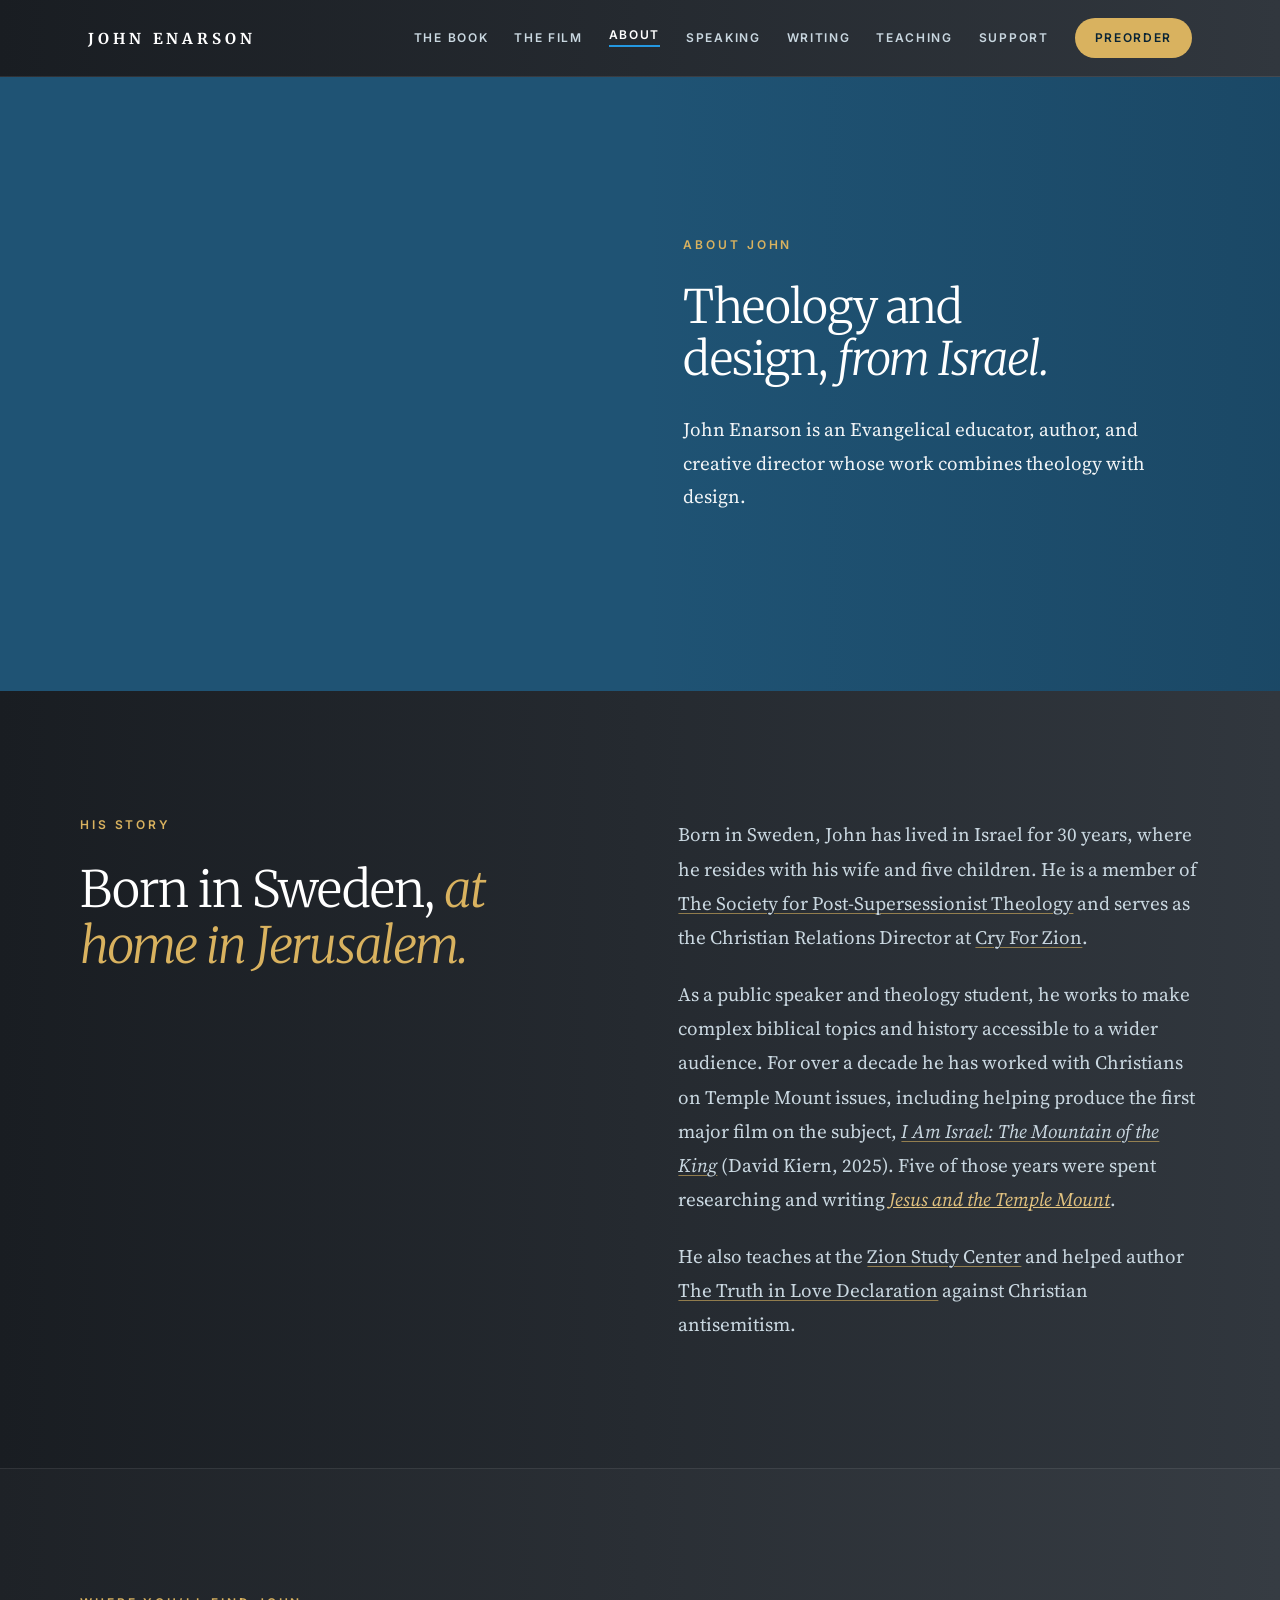
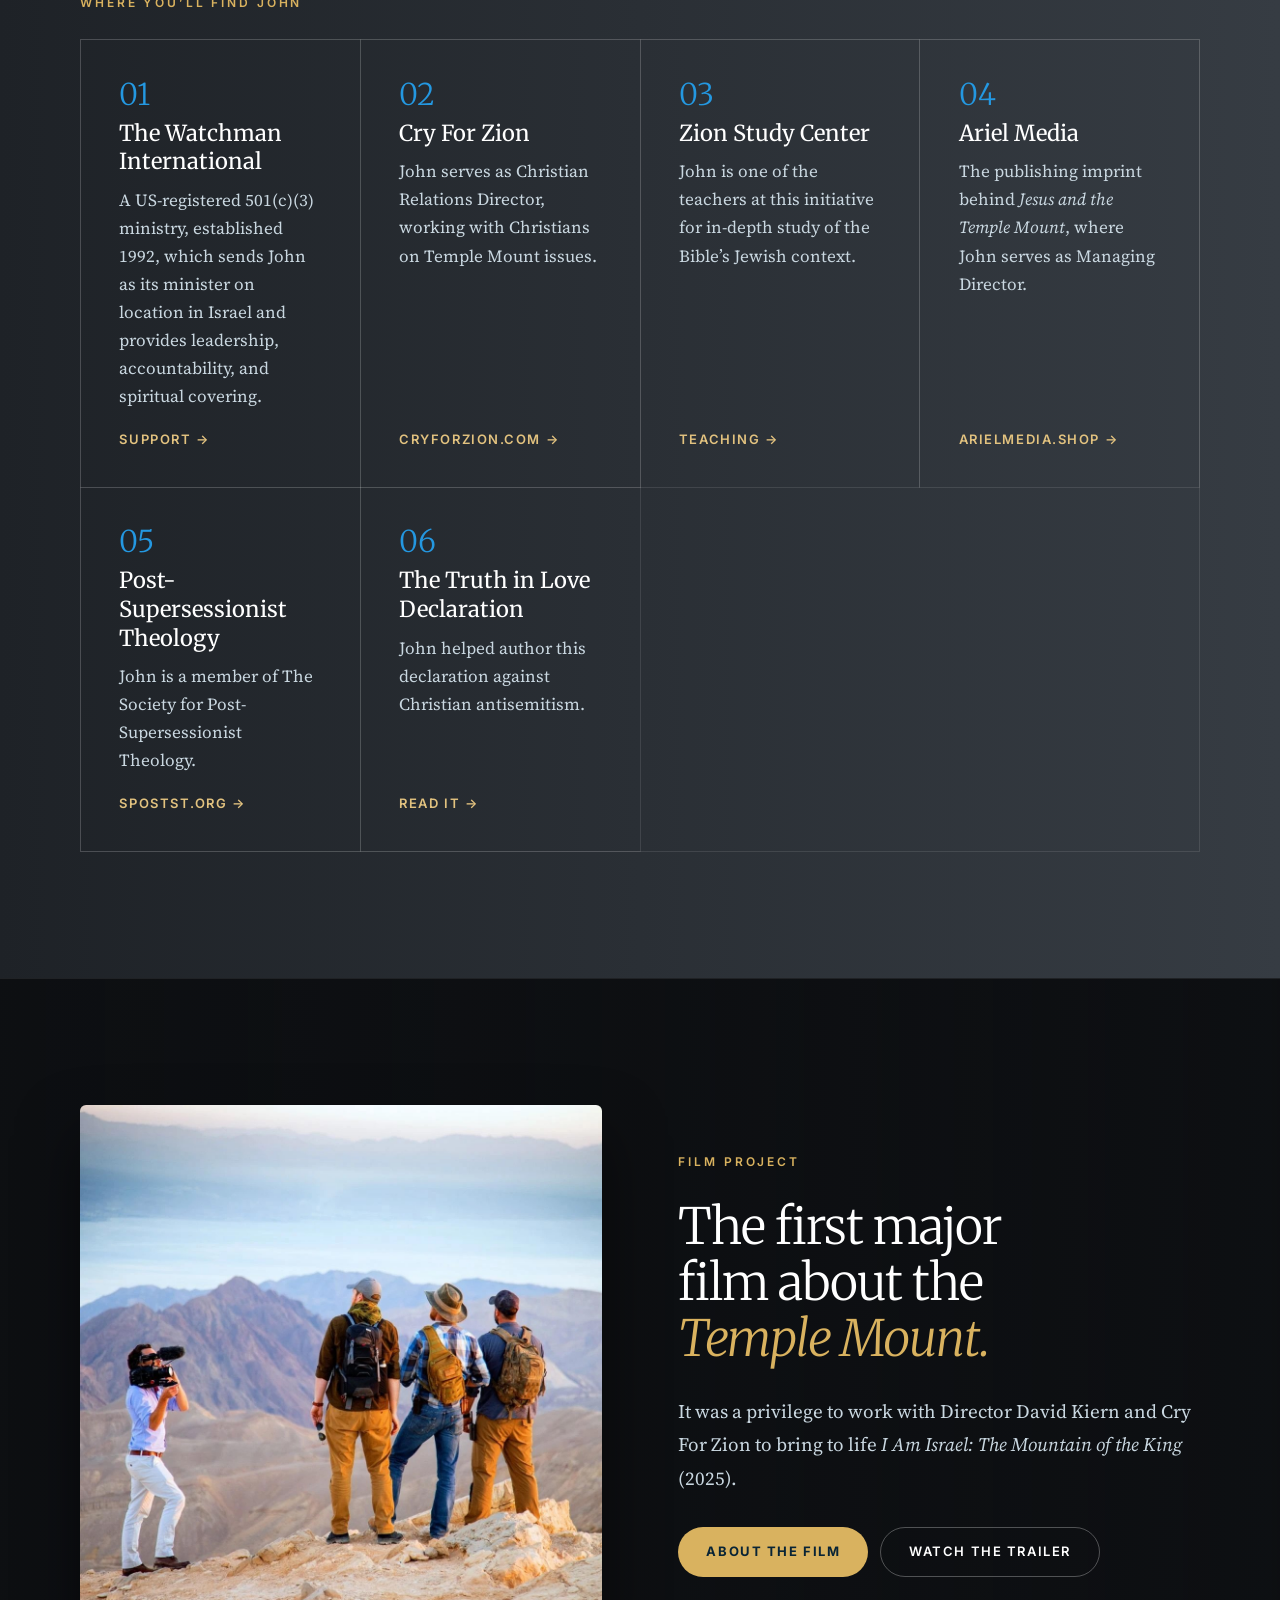
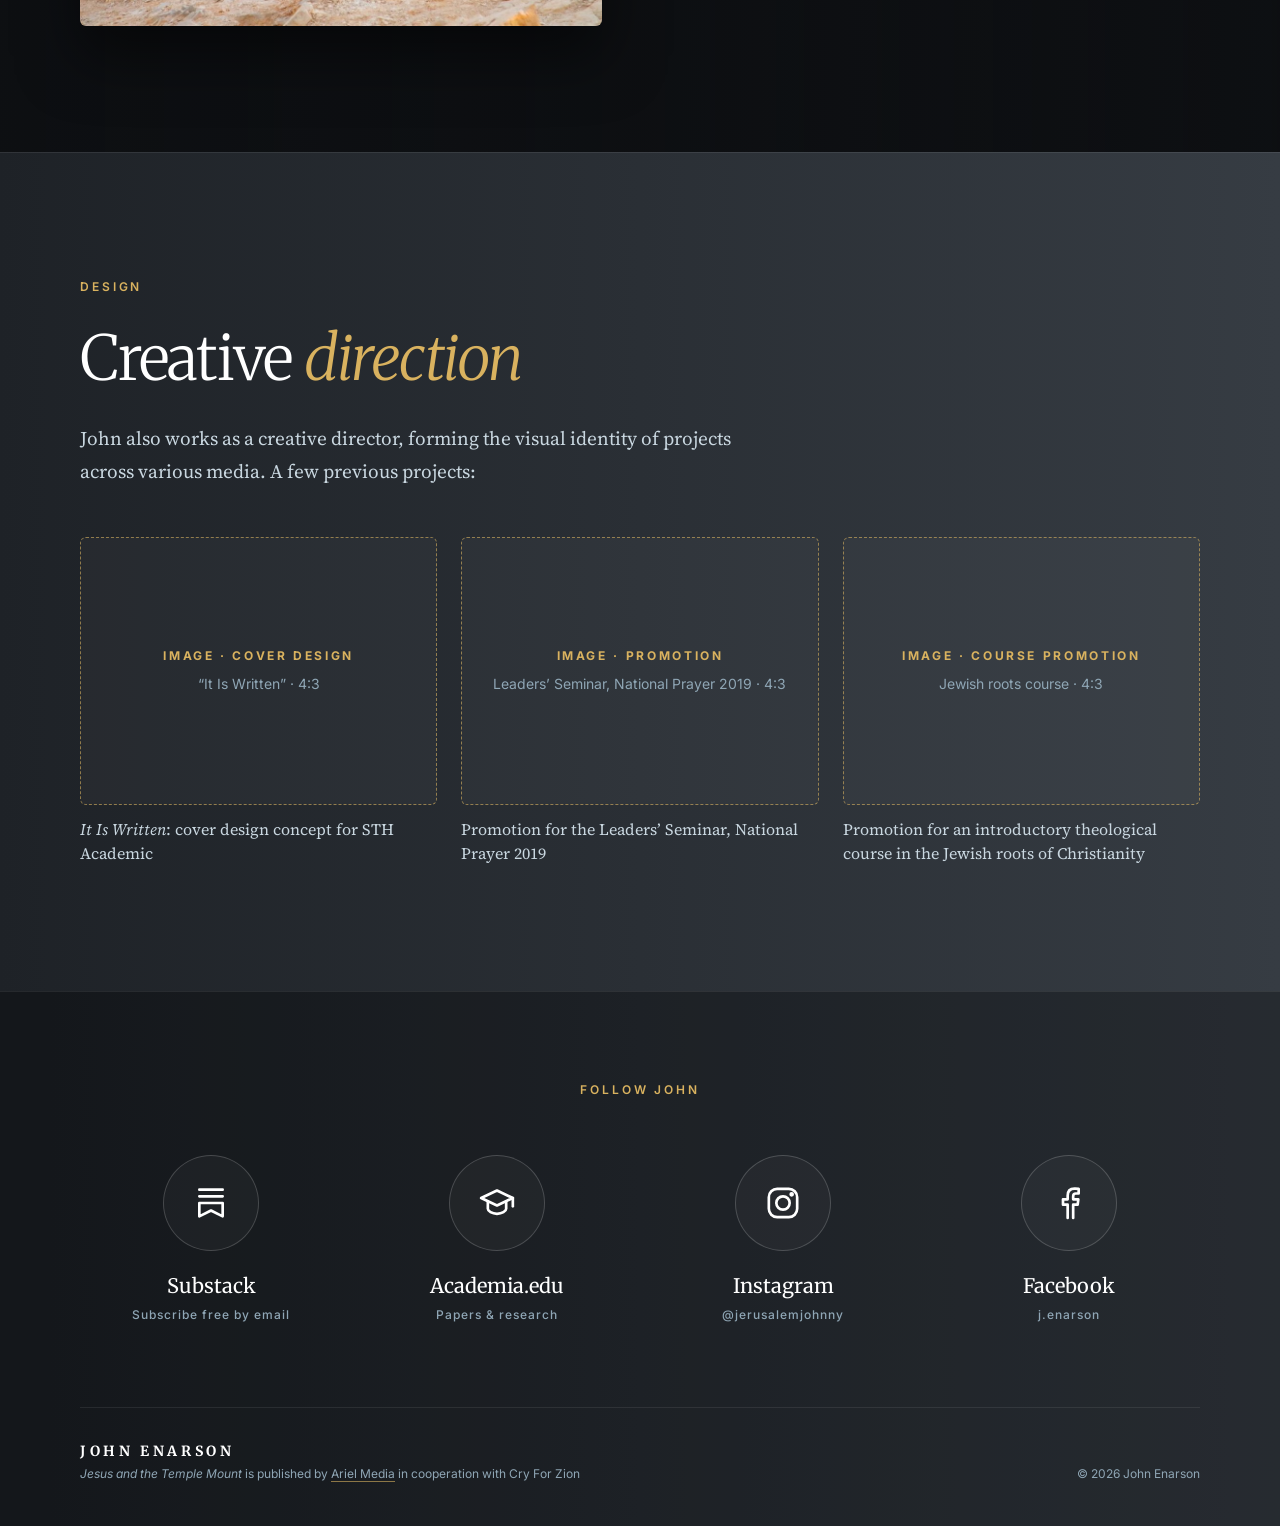
==== commit be48cd3b: "Writing: large Articles title, archive right after Featured on, drop Academia from outlets Co-Author" ====
--- a/about.html
+++ b/about.html
@@ -16,7 +16,7 @@
   <link rel="preconnect" href="https://fonts.googleapis.com">
   <link rel="preconnect" href="https://fonts.gstatic.com" crossorigin>
   <link href="https://fonts.googleapis.com/css2?family=Merriweather:ital,wght@0,300;0,400;0,700;1,300;1,400&family=Source+Serif+4:ital,opsz,wght@0,8..60,300;0,8..60,400;0,8..60,600;1,8..60,400&family=Inter:wght@400;500;600;700&display=swap" rel="stylesheet">
-  <link rel="stylesheet" href="assets/css/site.css?v=57">
+  <link rel="stylesheet" href="assets/css/site.css?v=58">
 </head>
 <body>
 <div class="page">
@@ -130,7 +130,7 @@
 </footer>
 
 </div>
-<script src="assets/js/pages.js?v=57"></script>
-<script src="assets/js/film.js?v=57"></script>
+<script src="assets/js/pages.js?v=58"></script>
+<script src="assets/js/film.js?v=58"></script>
 </body>
 </html>
--- a/assets/css/site.css
+++ b/assets/css/site.css
@@ -228,6 +228,7 @@
 .ph-bg::after { content: ""; position: absolute; inset: 0; background: linear-gradient(90deg, rgba(23,25,30,0.86) 0%, rgba(23,25,30,0.62) 55%, rgba(23,25,30,0.35) 100%), linear-gradient(180deg, rgba(23,25,30,0) 60%, rgba(23,25,30,0.7) 100%); }
 @media (max-width: 860px) { .ph-bg { background: url('../img/olive-view-sm.jpg') 70% 50% / cover no-repeat; } .ph-bg::after { background: rgba(23,25,30,0.72); } }
 .page-hero h1 { margin: 0 0 28px; max-width: 15em; font-family: var(--display); font-weight: 300; font-size: clamp(40px, 6vw, 76px); line-height: 1.08; letter-spacing: -0.02em; color: var(--white); text-wrap: balance; }
+.page-title { margin: 0 0 40px; font-family: var(--display); font-weight: 300; font-size: clamp(40px, 6vw, 76px); line-height: 1.08; letter-spacing: -0.02em; color: var(--white); }
 .page-hero h1 em { font-style: italic; color: var(--gold); }
 .page-hero .lead { font-size: clamp(19px, 1.7vw, 23px); }
 .page-hero .actions { display: flex; flex-wrap: wrap; gap: 12px; margin-top: 36px; }
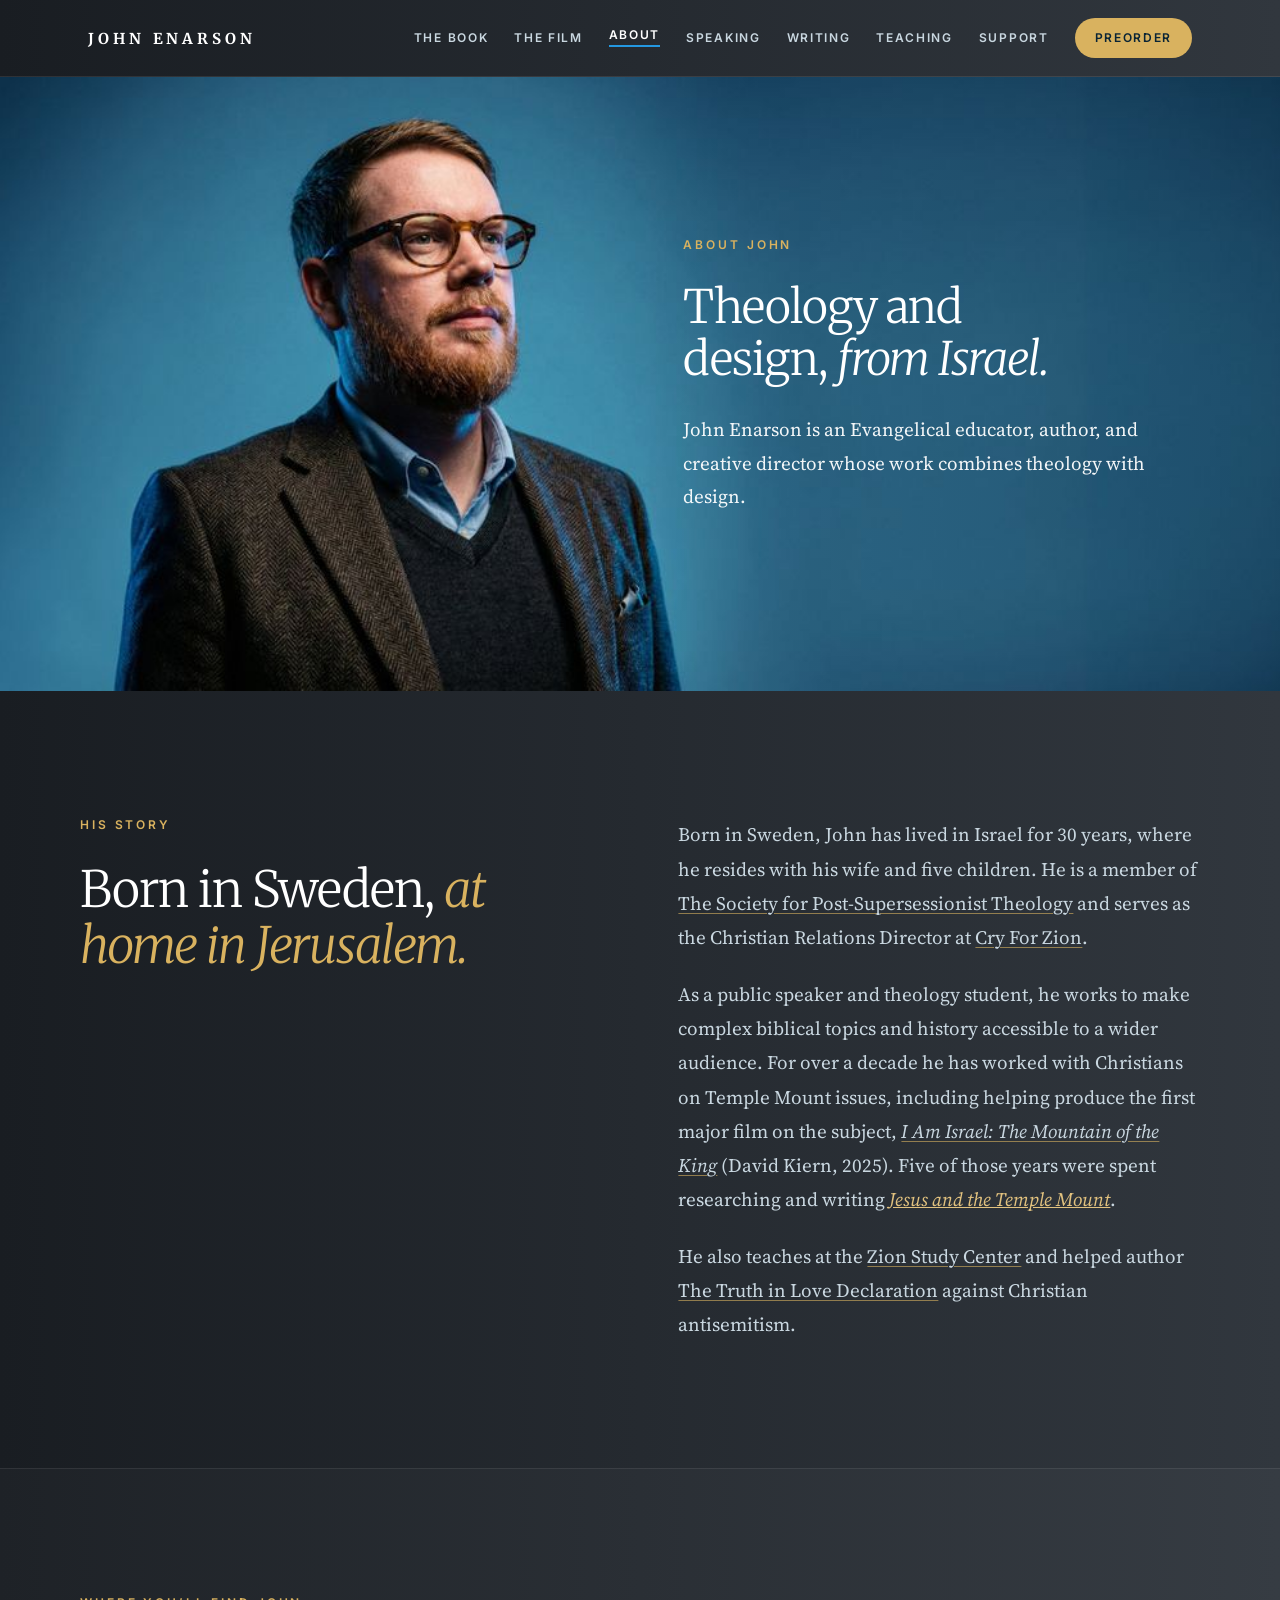
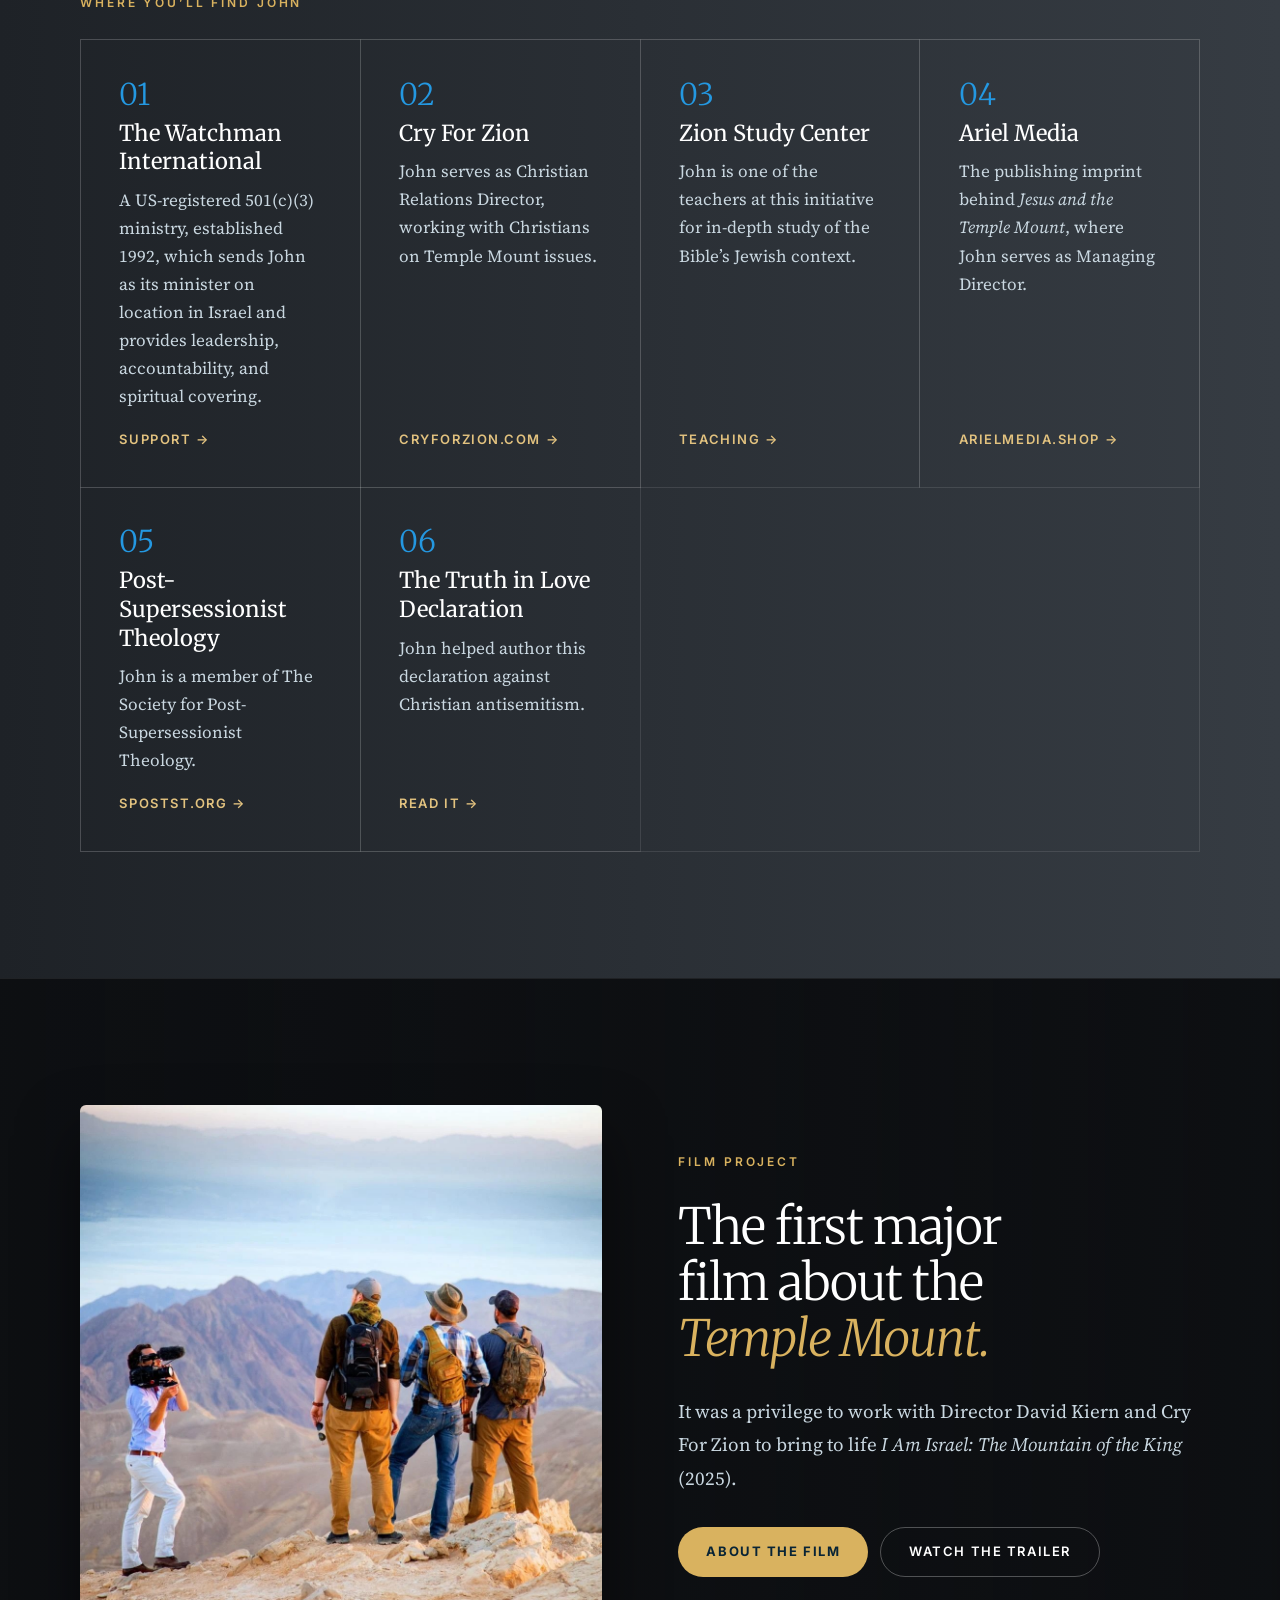
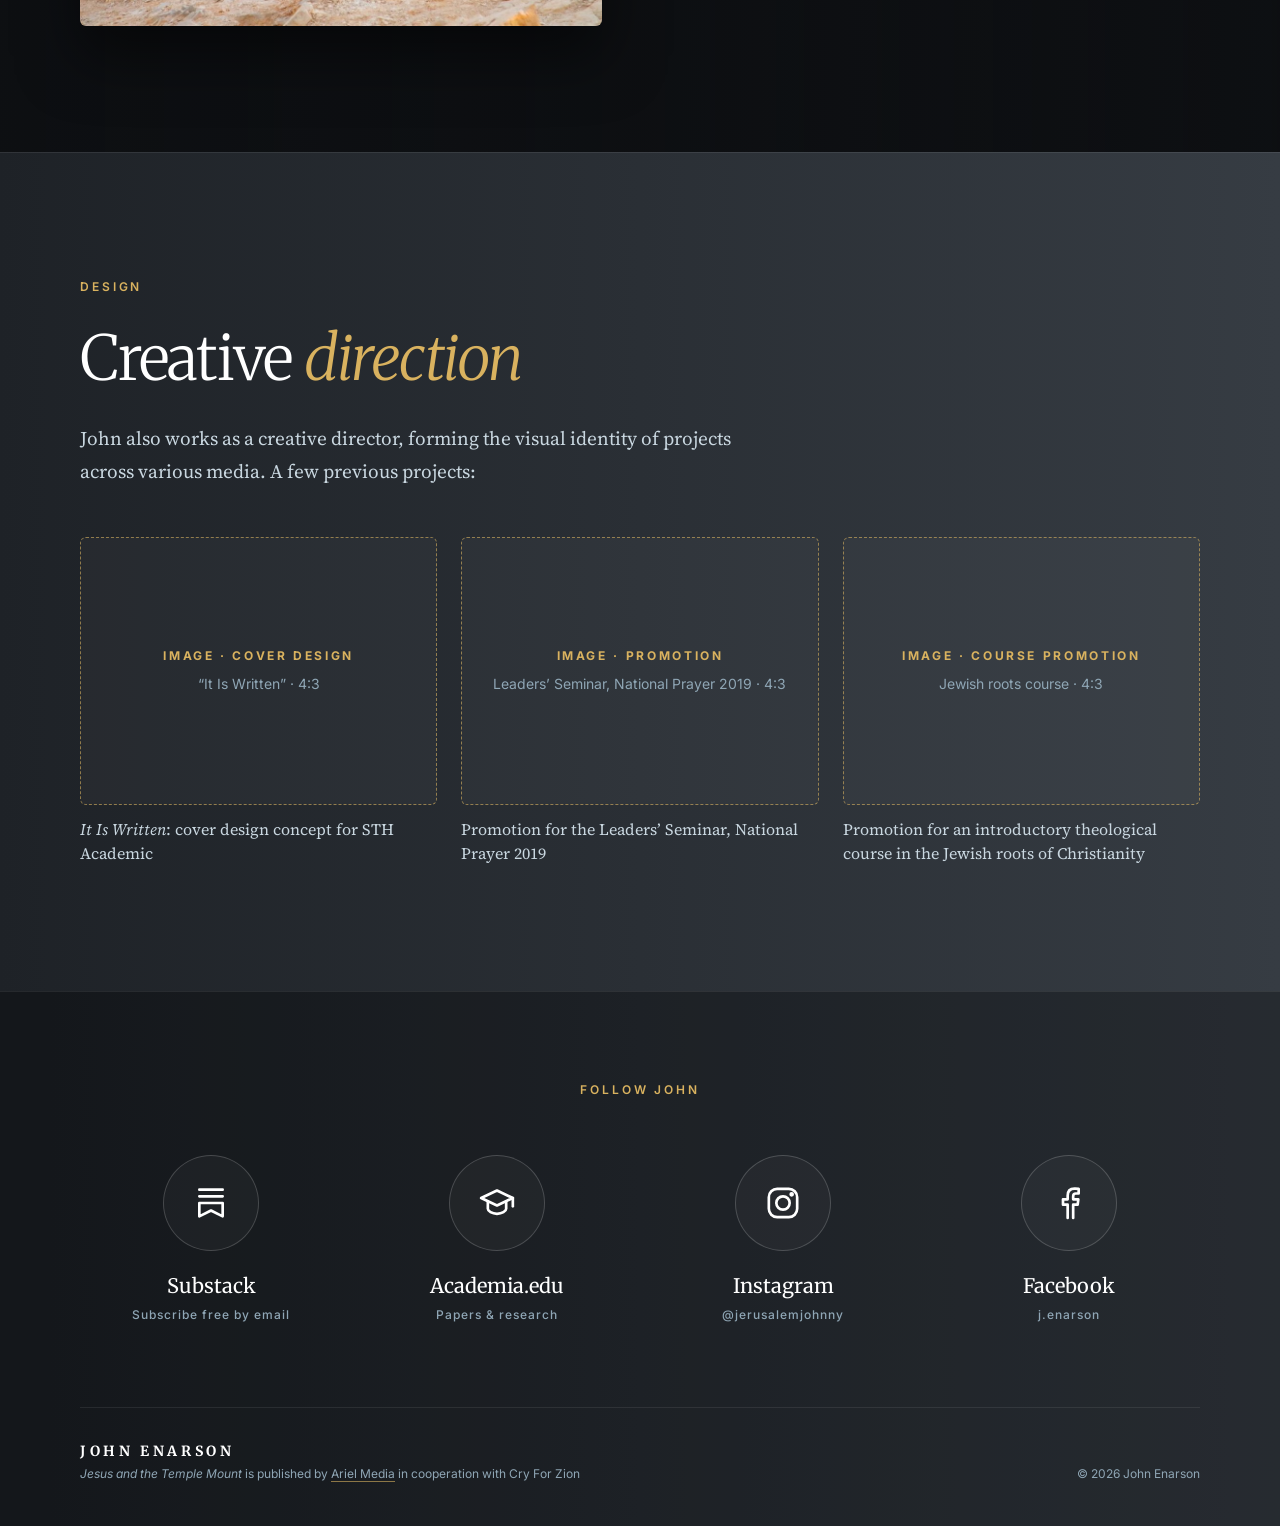
==== commit 09f05868: "Writing: lead Substack feature full-bleed Co-Authored-By: Claude Opus 5.5 <noreply@anthropic.com> Cl" ====
--- a/about.html
+++ b/about.html
@@ -16,7 +16,7 @@
   <link rel="preconnect" href="https://fonts.googleapis.com">
   <link rel="preconnect" href="https://fonts.gstatic.com" crossorigin>
   <link href="https://fonts.googleapis.com/css2?family=Merriweather:ital,wght@0,300;0,400;0,700;1,300;1,400&family=Source+Serif+4:ital,opsz,wght@0,8..60,300;0,8..60,400;0,8..60,600;1,8..60,400&family=Inter:wght@400;500;600;700&display=swap" rel="stylesheet">
-  <link rel="stylesheet" href="assets/css/site.css?v=58">
+  <link rel="stylesheet" href="assets/css/site.css?v=61">
 </head>
 <body>
 <div class="page">
@@ -130,7 +130,7 @@
 </footer>
 
 </div>
-<script src="assets/js/pages.js?v=58"></script>
-<script src="assets/js/film.js?v=58"></script>
+<script src="assets/js/pages.js?v=61"></script>
+<script src="assets/js/film.js?v=61"></script>
 </body>
 </html>
--- a/assets/css/site.css
+++ b/assets/css/site.css
@@ -568,3 +568,29 @@
 .video iframe { position: absolute; inset: 0; width: 100%; height: 100%; border: 0; }
 .cards-2 { grid-template-columns: repeat(auto-fit, minmax(300px, 1fr)); }
 .card .num { text-transform: none; }
+
+/* Writing: lead Substack post as a cinematic wide card (blurred image fills the left behind the title) */
+.post.is-lead { grid-column: 1 / -1; position: relative; display: flex; flex-direction: row; align-items: flex-end; min-height: clamp(360px, 34vw, 500px); padding: clamp(32px, 4.5vw, 64px); border-radius: 10px; overflow: hidden; background: #1a1c20; box-shadow: 0 30px 60px rgba(0,0,0,0.4); gap: 0; }
+.post.is-lead .post-blur { position: absolute; inset: -60px; background-size: cover; background-position: center 30%; filter: blur(48px) saturate(0.85) brightness(0.55); transform: scale(1.15); }
+.post.is-lead::before { content: ""; position: absolute; inset: 0; z-index: 1; background: linear-gradient(90deg, rgba(19,21,25,0.55) 0%, rgba(19,21,25,0.15) 45%, rgba(19,21,25,0) 60%); pointer-events: none; }
+.post.is-lead .post-img { position: absolute; top: 0; right: 0; bottom: 0; width: 58%; aspect-ratio: auto; margin: 0; border-radius: 0; box-shadow: none; background: none;
+  -webkit-mask-image: linear-gradient(90deg, transparent 0%, rgba(0,0,0,0.6) 18%, #000 40%); mask-image: linear-gradient(90deg, transparent 0%, rgba(0,0,0,0.6) 18%, #000 40%); }
+.post.is-lead .post-img img { object-position: center 28%; }
+.post.is-lead .post-txt { position: relative; z-index: 2; display: flex; flex-direction: column; gap: 14px; width: min(52%, 620px); }
+.post.is-lead .post-date { color: var(--gold); }
+.post.is-lead b { font: 300 clamp(36px, 4.6vw, 64px)/1.06 var(--display); letter-spacing: -0.02em; color: var(--white); text-wrap: balance; text-shadow: 0 2px 20px rgba(0,0,0,0.35); }
+.post.is-lead:hover b { color: var(--white); }
+.post.is-lead .post-sub { font-size: clamp(17px, 1.5vw, 20px); color: rgba(255,255,255,0.85); -webkit-line-clamp: 3; }
+.post.is-lead .post-more { display: inline-flex; align-items: center; gap: 18px; margin-top: 14px; font: 600 13px/1 var(--sans); letter-spacing: 0.14em; text-transform: uppercase; color: var(--white); }
+.post-go { display: inline-flex; align-items: center; justify-content: center; width: 56px; height: 56px; border-radius: 50%; background: var(--white); color: var(--navy); transition: background .18s ease, transform .18s ease; }
+.post-go svg { width: 22px; height: 22px; }
+.post.is-lead:hover .post-go { background: var(--gold); transform: translateX(3px); }
+.post.is-lead:hover .post-img img { transform: scale(1.03); }
+.post.is-lead { width: 100vw; margin: 0 calc(50% - 50vw); border-radius: 0; box-shadow: none; min-height: clamp(420px, 38vw, 600px); padding: clamp(48px, 5vw, 80px) max(var(--gutter), calc((100vw - 1120px) / 2)); }
+.post.is-lead .post-img { width: 60%; }
+@media (max-width: 860px) {
+  .post.is-lead { flex-direction: column; align-items: stretch; min-height: 0; padding: 0 0 36px; }
+  .post.is-lead .post-img { position: relative; width: 100%; aspect-ratio: 4 / 3; -webkit-mask-image: linear-gradient(180deg, #000 55%, transparent 100%); mask-image: linear-gradient(180deg, #000 55%, transparent 100%); }
+  .post.is-lead::before { display: none; }
+  .post.is-lead .post-txt { width: auto; margin: -40px var(--gutter) 0; }
+}
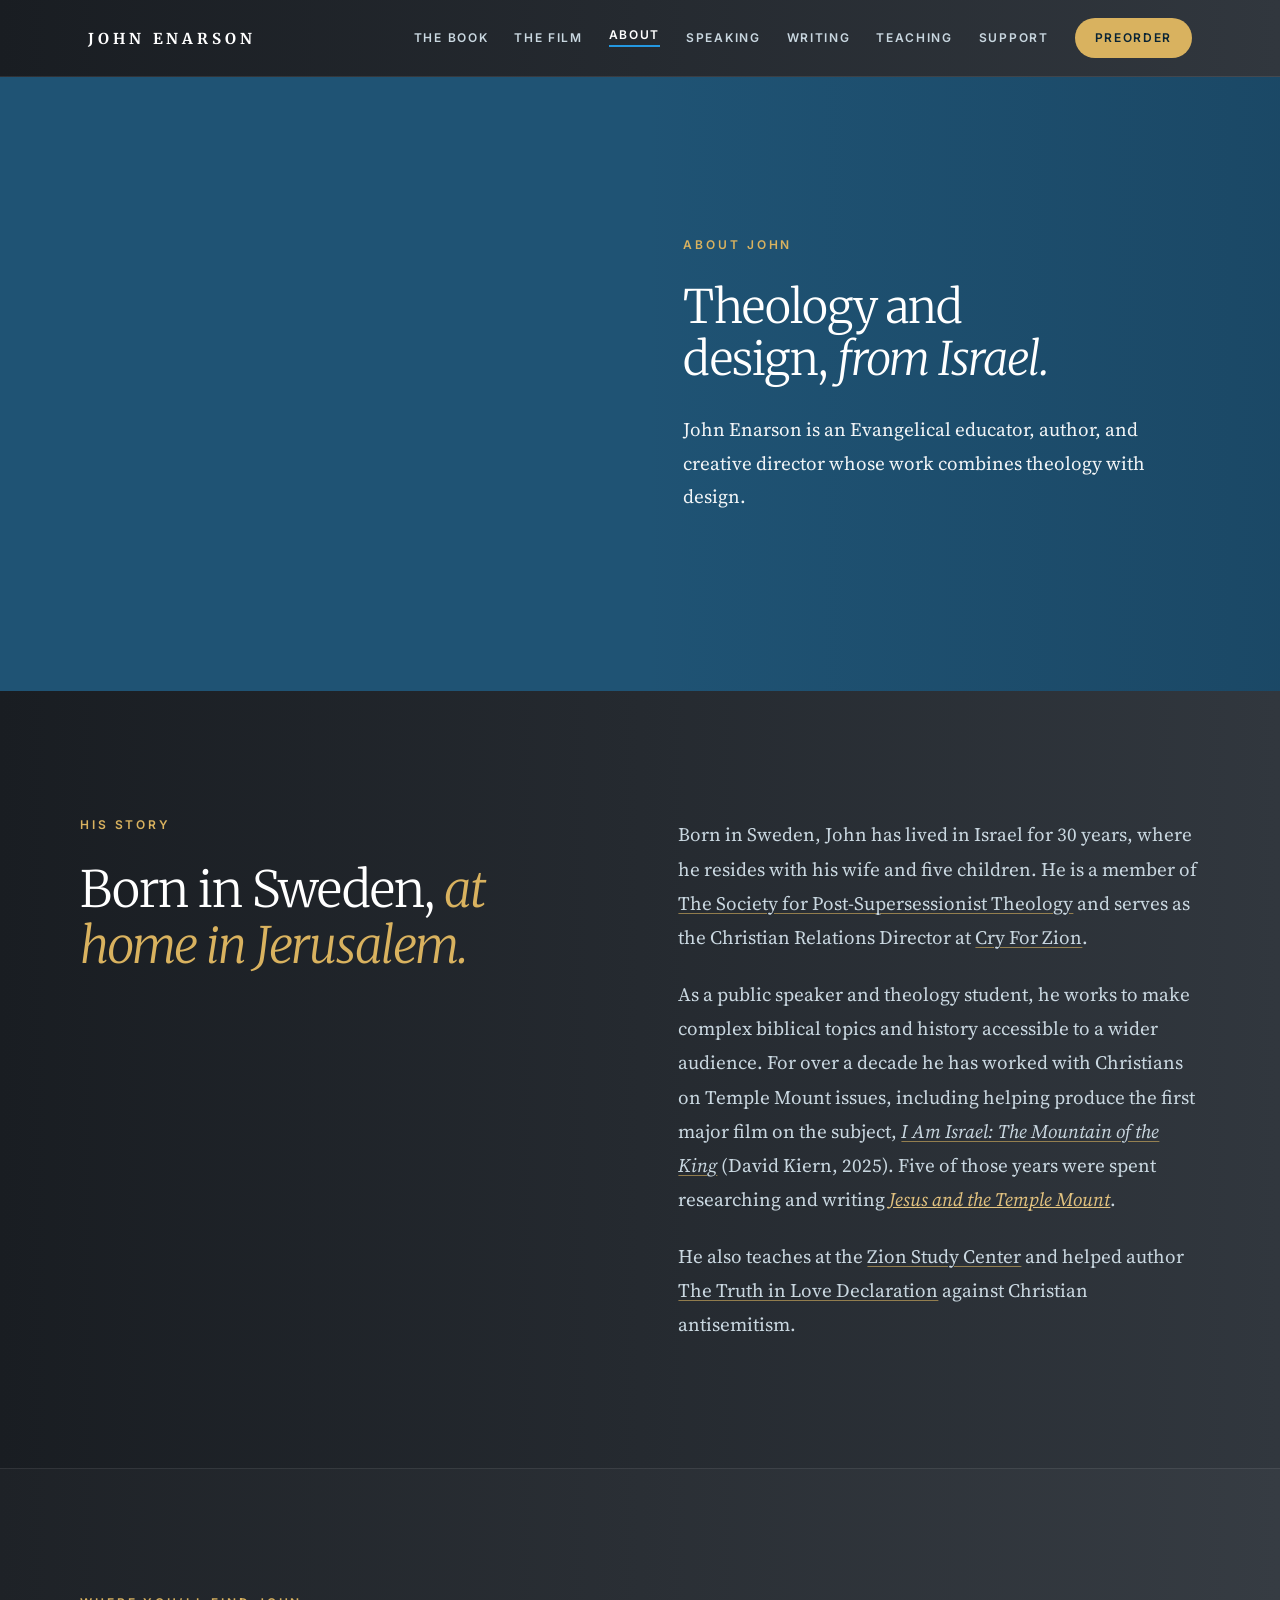
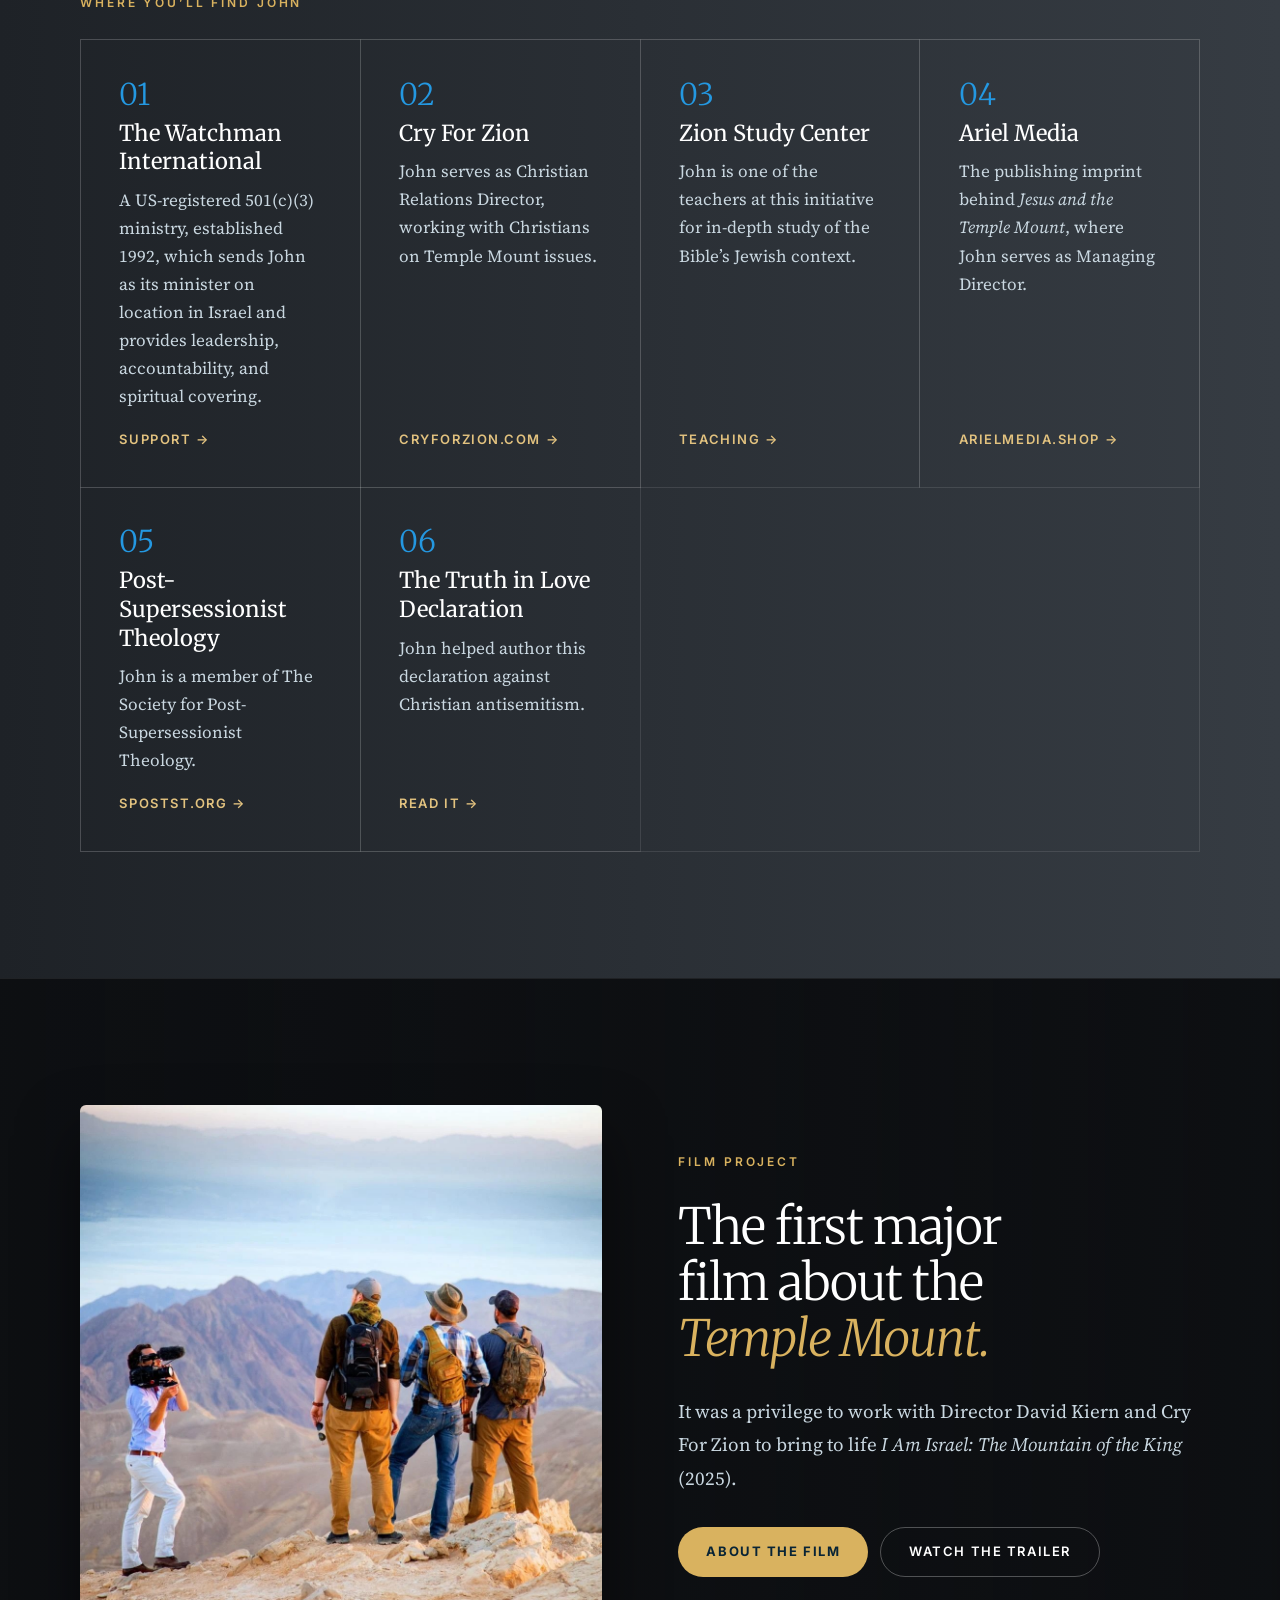
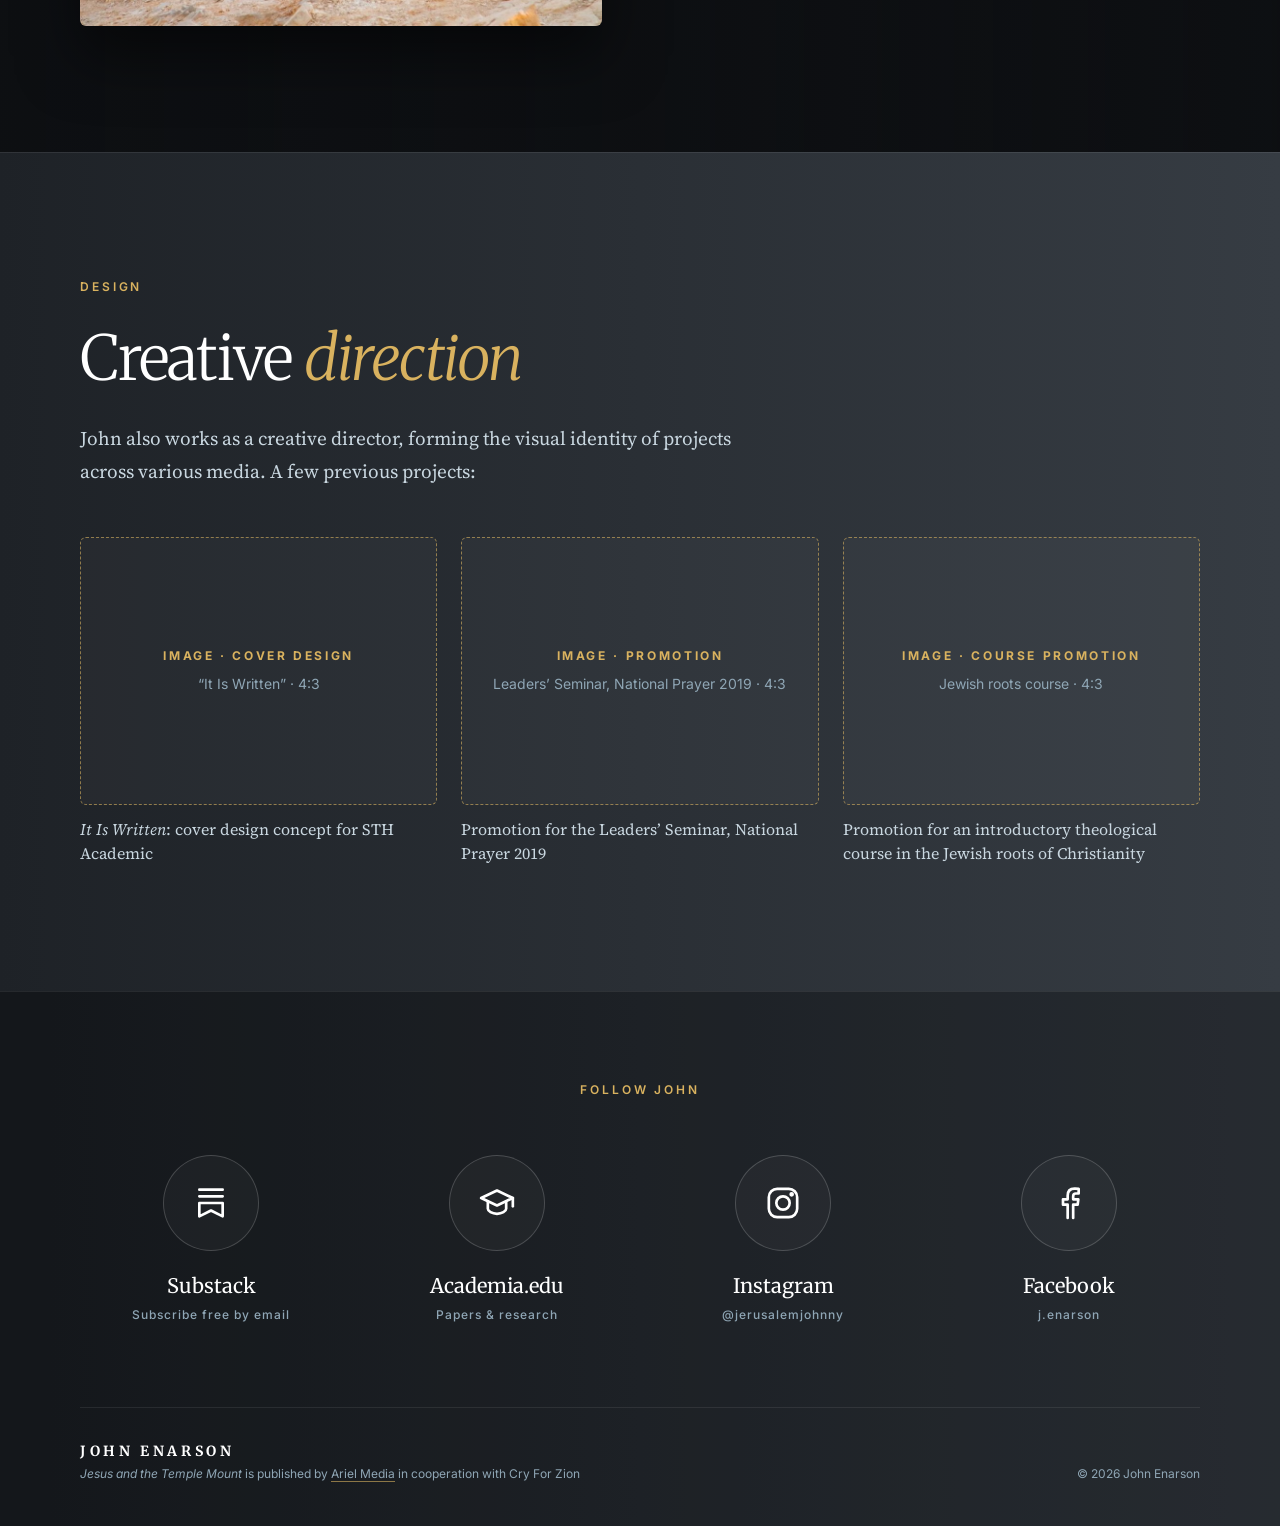
==== commit 3b640795: "Writing: feature directly under page title; All posts link below cards Co-Authored-By: Claude Opus 5" ====
--- a/about.html
+++ b/about.html
@@ -16,7 +16,7 @@
   <link rel="preconnect" href="https://fonts.googleapis.com">
   <link rel="preconnect" href="https://fonts.gstatic.com" crossorigin>
   <link href="https://fonts.googleapis.com/css2?family=Merriweather:ital,wght@0,300;0,400;0,700;1,300;1,400&family=Source+Serif+4:ital,opsz,wght@0,8..60,300;0,8..60,400;0,8..60,600;1,8..60,400&family=Inter:wght@400;500;600;700&display=swap" rel="stylesheet">
-  <link rel="stylesheet" href="assets/css/site.css?v=61">
+  <link rel="stylesheet" href="assets/css/site.css?v=62">
 </head>
 <body>
 <div class="page">
@@ -130,7 +130,7 @@
 </footer>
 
 </div>
-<script src="assets/js/pages.js?v=61"></script>
-<script src="assets/js/film.js?v=61"></script>
+<script src="assets/js/pages.js?v=62"></script>
+<script src="assets/js/film.js?v=62"></script>
 </body>
 </html>
--- a/assets/css/site.css
+++ b/assets/css/site.css
@@ -594,3 +594,5 @@
   .post.is-lead::before { display: none; }
   .post.is-lead .post-txt { width: auto; margin: -40px var(--gutter) 0; }
 }
+.latest-all { margin: clamp(32px, 4vw, 48px) 0 0; text-align: right; }
+.post.is-lead { margin-top: 0; }
